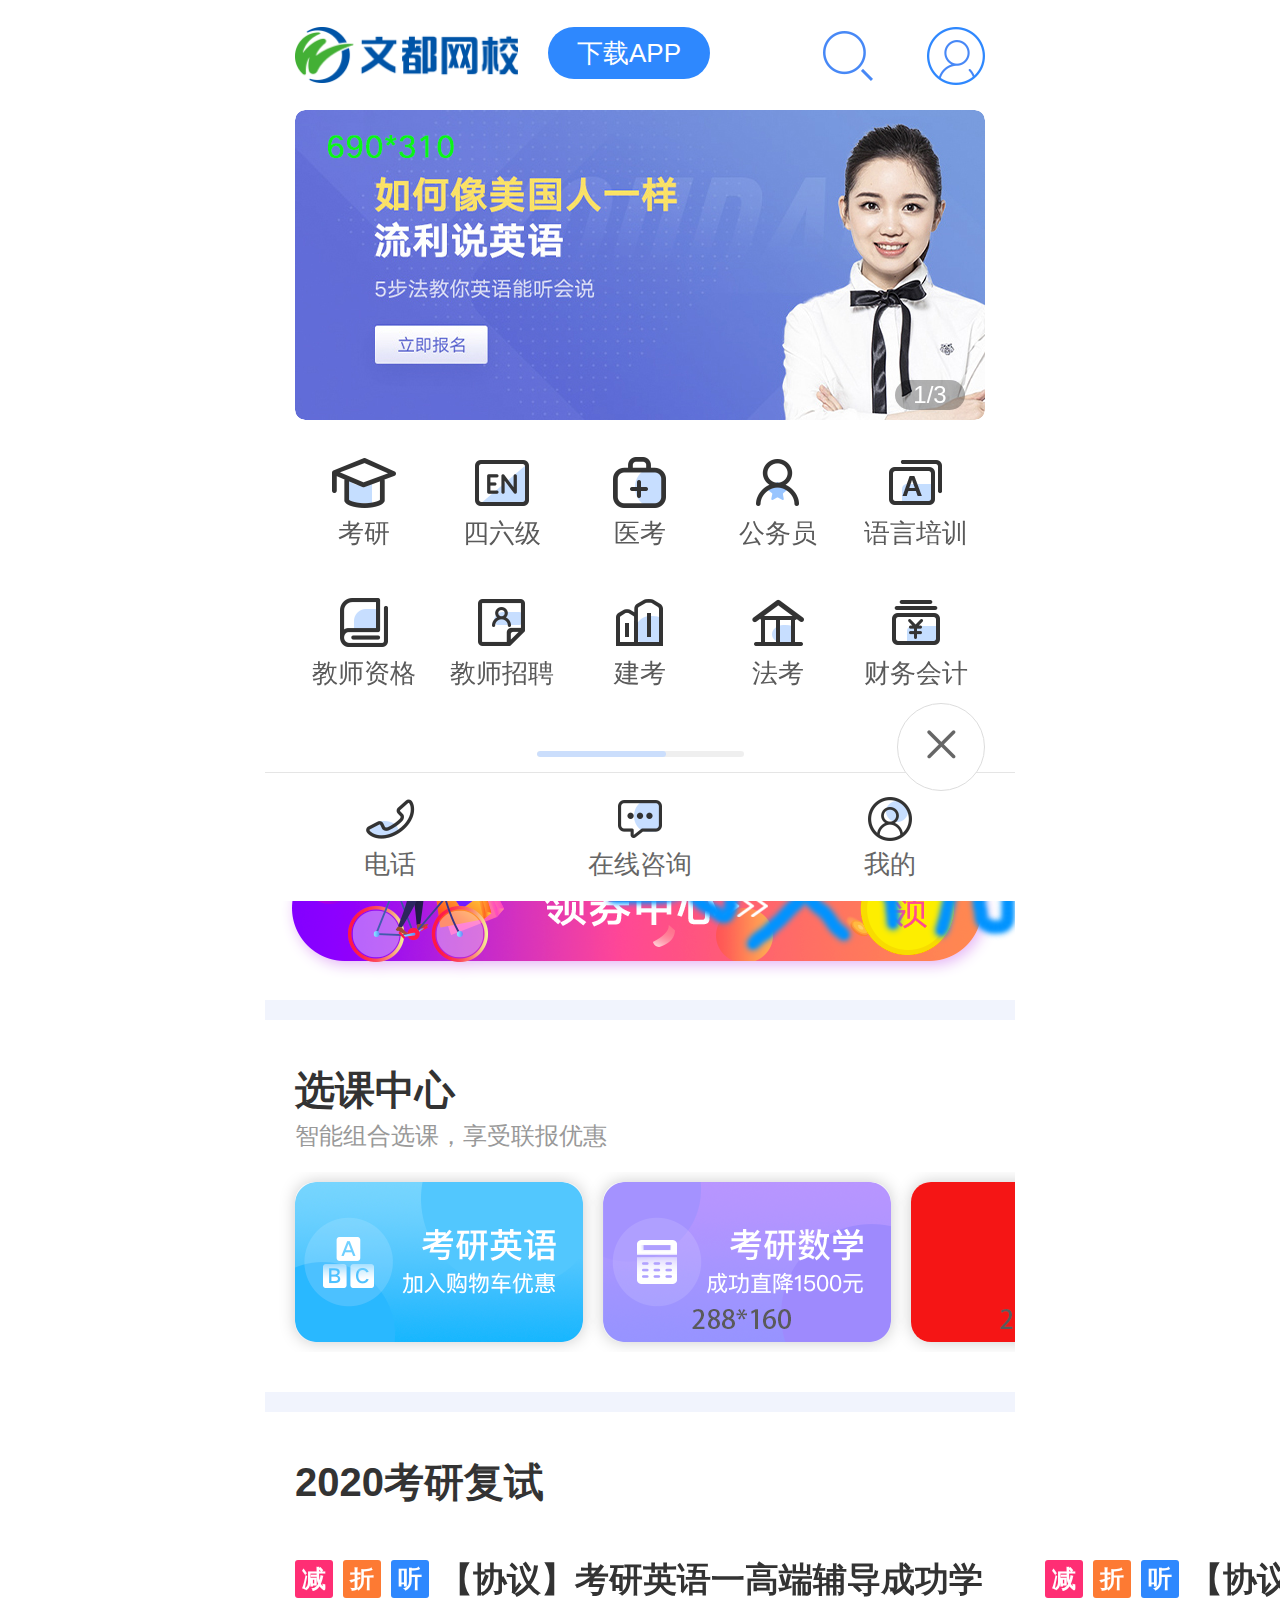
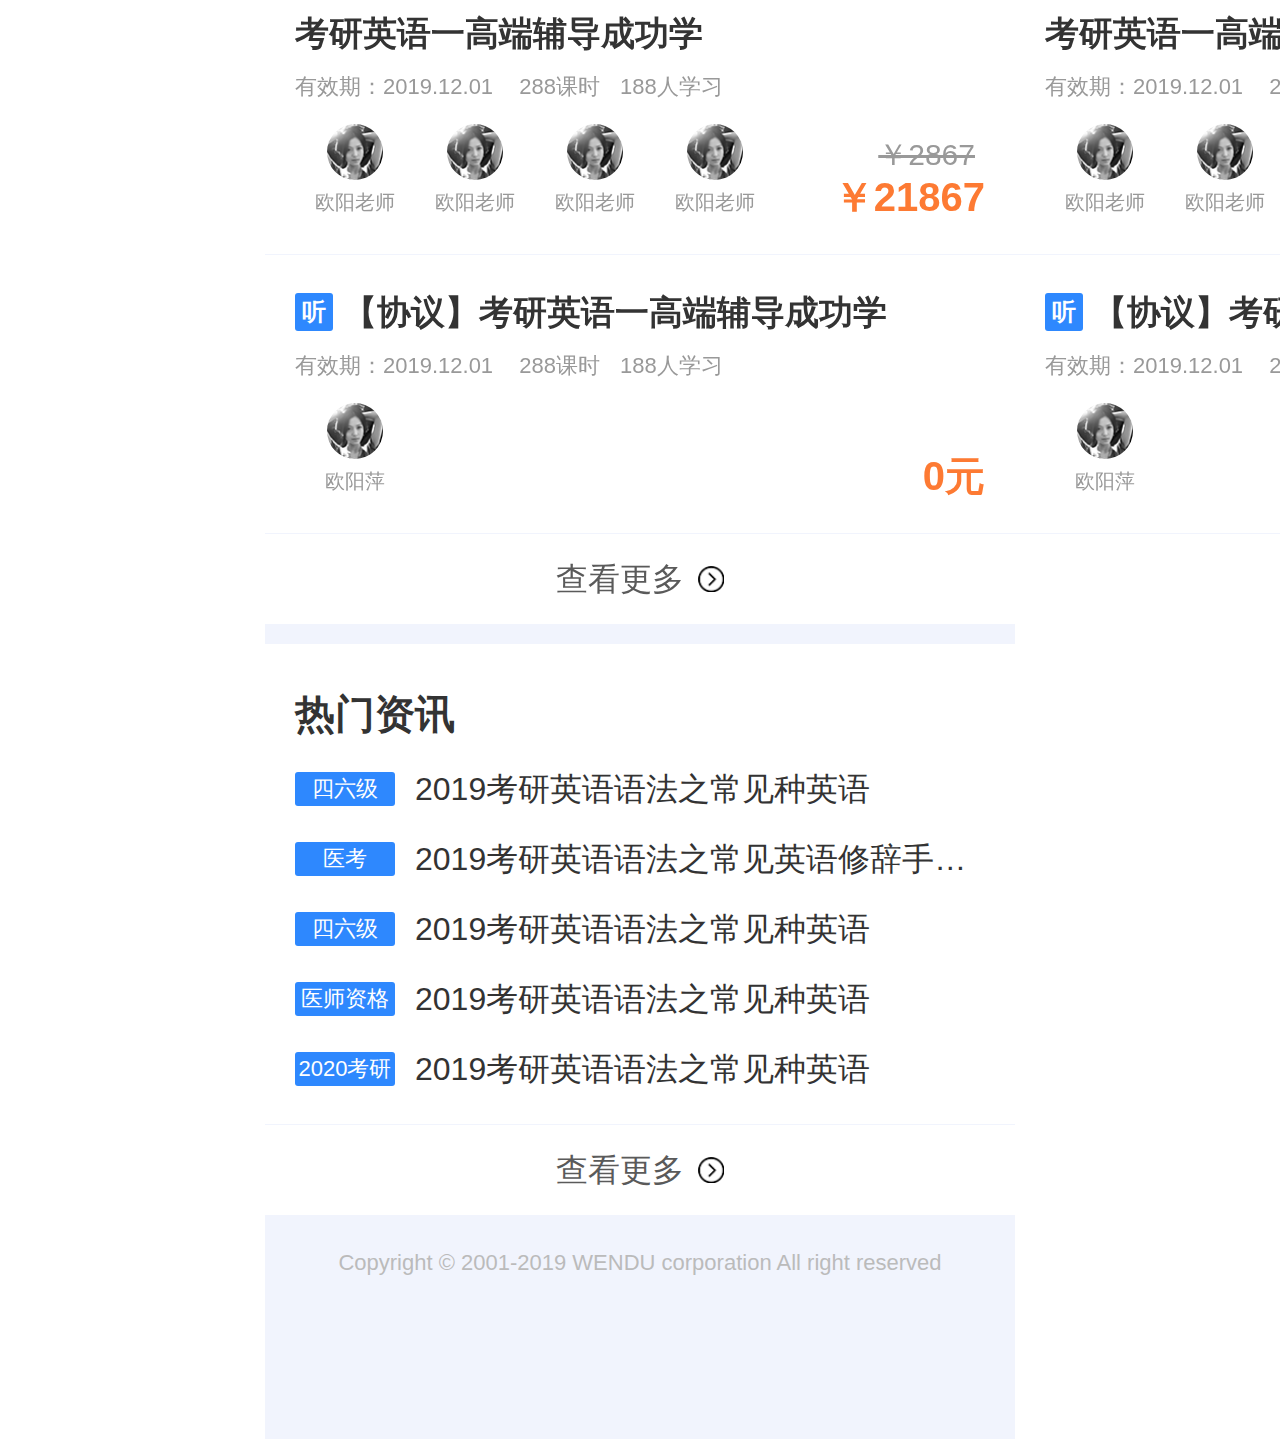
==== index.html @ bcda82bc "首页修改" ====
<!DOCTYPE HTML>
<html lang="en">

<head>
  <title>首页</title>
  <meta charset="utf-8">
  <meta name="viewport" content="width=device-width, initial-scale=1.0, maximum-scale=1.0, user-scalable=0" />
  <meta name="apple-mobile-web-app-capable" content="yes" />
  <meta name="apple-mobile-web-app-status-bar-style" content="black" />
  <meta content="telephone=no" name="format-detection" />
  <meta content="email=no" name="format-detection" />
  <link rel="stylesheet" href="css/swiper.min.css">
  <link rel="stylesheet" href="css/base.css">
  <link rel="stylesheet" href="css/index.css">
  <script src="js/fontREM.js"></script>

</head>

<body>

  <div class="wrap ">
    <!-- header start -->
    <header class="header">
      <div class="header-inner">
        <div class="header-left">
          <img class="header-logo" src="images/header-logo.png" alt="">
          <a class="header-download-app" href="">下载APP</a>
        </div>
        <div class="header-right">
          <a href="search.html" class="header-serach"><img src="images/search-icon.png" alt=""></a>
          <a href="" class="header-user-photo"><img src="images/user-icon.png" alt=""></a>
        </div>
      </div>

    </header>
    <!-- header end -->
    <!-- banner start -->
    <div class="banner">
      <div class="banner-swiper">
        <div class="swiper-wrapper">
          <div class="swiper-slide"><a href=""><img src="images/_temp/banner.jpg" alt=""></a></div>
          <div class="swiper-slide"><a href=""><img src="images/_temp/banner.jpg" alt=""></a></div>
          <div class="swiper-slide"><a href=""><img src="images/_temp/banner.jpg" alt=""></a></div>

        </div>
        <div class="custom-pagination"></div>
      </div>
    </div>
    <!-- banner end -->
    <!-- subject-entry start -->
    <div class="subject-entry">
      <div class="subject-swiper">
        <div class="swiper-wrapper">
          <div class="swiper-slide">
            <a class="subject-items" href="">
              <img src="images/ky-icon.png" alt="">
              <span>考研</span>
            </a>
            <a class="subject-items" href="">
              <img src="images/jszg-icon.png" alt="">
              <span>教师资格</span>
            </a>
          </div>
          <div class="swiper-slide">
            <a class="subject-items" href="">
              <img src="images/cet-icon.png" alt="">
              <span>四六级</span>
            </a>
            <a class="subject-items" href="">
              <img src="images/jszp-icon.png" alt="">
              <span>教师招聘</span>
            </a>
          </div>
          <div class="swiper-slide">
            <a class="subject-items" href="">
              <img src="images/yk-icon.png" alt="">
              <span>医考</span>
            </a>
            <a class="subject-items" href="">
              <img src="images/jk-icon.png" alt="">
              <span>建考</span>
            </a>
          </div>
          <div class="swiper-slide">
            <a class="subject-items" href="">
              <img src="images/gwy-icon.png" alt="">
              <span>公务员</span>
            </a>
            <a class="subject-items" href="">
              <img src="images/fk-icon.png" alt="">
              <span>法考</span>
            </a>
          </div>
          <div class="swiper-slide">
            <a class="subject-items" href="">
              <img src="images/yp-icon.png" alt="">
              <span>语言培训</span>
            </a>
            <a class="subject-items" href="">
              <img src="images/ck-icon.png" alt="">
              <span>财务会计</span>
            </a>
          </div>
          <div class="swiper-slide">
            <a class="subject-items" href="">
              <img src="images/ky-icon.png" alt="">
              <span>考研</span>
            </a>
            <a class="subject-items" href="">
              <img src="images/cet-icon.png" alt="">
              <span>四六级</span>
            </a>
          </div>
          <div class="swiper-slide">
            <a class="subject-items" href="">
              <img src="images/yk-icon.png" alt="">
              <span>医考</span>
            </a>
            <a class="subject-items" href="">
              <img src="images/gwy-icon.png" alt="">
              <span>公务员</span>
            </a>
          </div>
          <div class="swiper-slide">
            <a class="subject-items" href="">
              <img src="images/yp-icon.png" alt="">
              <span>语言培训</span>
            </a>
          </div>
        </div>
        <div class="swiper-scrollbar"></div>
      </div>
    </div>
    <!-- subject-entry end -->
    <!-- coupon-entrance start -->
    <div class="coupon-entrance">
      <div class="entrance-swiper">
        <div class="swiper-wrapper">
          <div class="swiper-slide"><a href=""><img src="images/_temp/lq1.png" alt=""></a></div>
          <div class="swiper-slide"><a href=""><img src="images/_temp/lq2.png" alt=""></a></div>
        </div>
      </div>
    </div>
    <!-- coupon-entrance end -->
    <!-- course-select start -->
    <div class="course-select">
      <div class="public-title">
        <h2>选课中心</h2>
      </div>
      <p class="select-sub-title">智能组合选课，享受联报优惠</p>

      <div class="option-course">
        <div class="option-swiper">
          <div class="swiper-wrapper">
            <div class="swiper-slide"><a href=""><img src="images/_temp/c1.png" alt=""></a></div>
            <div class="swiper-slide"><a href=""><img src="images/_temp/c2.png" alt=""></a></div>
            <div class="swiper-slide"><a href=""><img src="images/_temp/c3.png" alt=""></a></div>
            <div class="swiper-slide"><a href=""><img src="images/_temp/c1.png" alt=""></a></div>
          </div>
        </div>

      </div>
    </div>
    <!-- course-select end -->
    <!-- hot-event start -->
    <!-- <div>
      <div class="public-title">
        <h2>热门活动</h2>
      </div>
      <div class="hot-event">
        <div class="hotevent-swiper">
          <div class="swiper-wrapper">
            <div class="swiper-slide"><a href=""><img src="images/_temp/banner2.jpg" alt=""></a></div>
            <div class="swiper-slide"><a href=""><img src="images/_temp/banner2.jpg" alt=""></a></div>
            <div class="swiper-slide"><a href=""><img src="images/_temp/banner2.jpg" alt=""></a></div>
          </div>
          <div class="custom-pagination"></div>
        </div>
      </div>
    </div> -->
    <!-- hot-event end -->
    <!-- live-classroom start -->
    <!-- <div class="live-module">
      <div class="public-title">
        <h2>直播课堂</h2>
        <a href="" class="title-more">更多</a>
      </div>
      <div class="live-classroom">
        <div class="live-swiper">
          <div class="swiper-wrapper">
            <div class="swiper-slide">
              <div class="live-course-item">
                <div class="course-item">
                  <a href="">
                    <h3 class="course-name">
                      <p class="course-label">
                        <span class="reduction-label">减</span>
                        <span class="discount-label">折</span>
                        <span class="audition-label">听</span>
                      </p>
                      <p class="course-title">【协议】考研英语一高端辅导成功学</p>
                    </h3>
                    <div class="course-contain-info">
                      <p>
                        <span>直播时间：2019.12.01 18:30~19:30</span>
                        <span>288课时</span>
                      </p>

                    </div>
                    <div class="course-extra-info">
                      <div class="course-lecturer">

                        <p class="teacher-item">
                          <img src="images/_temp/teacher.png" alt="">
                          <span>欧阳萍萍</span>
                        </p>
                        <p class="teacher-item">
                          <img src="images/_temp/teacher.png" alt="">
                          <span>欧阳萍萍</span>
                        </p>
                        <p class="teacher-item">
                          <img src="images/_temp/teacher.png" alt="">
                          <span>欧阳</span>
                        </p>

                        <p class="teacher-item">
                          <img src="images/_temp/teacher.png" alt="">
                          <span>欧阳萍萍</span>
                        </p>
                      </div>
                      <div class="course-price">
                        <del class="cour-original-price">￥2867</del>
                        <p class="discount-price">￥21867</p>
                      </div>
                    </div>
                  </a>
                </div>
              </div>
            </div>
            <div class="swiper-slide">
              <div class="live-course-item">
                <div class="course-item">
                  <a href="">
                    <h3 class="course-name">
                      <p class="course-label">
                        <span class="reduction-label">减</span>

                      </p>
                      <p class="course-title">【协议】考研英语</p>
                    </h3>
                    <div class="course-contain-info">
                      <p>
                        <span>直播时间：2019.12.01 18:30~19:30</span>
                        <span>288课时</span>
                      </p>

                    </div>
                    <div class="course-extra-info">
                      <div class="course-lecturer">
                        <p class="teacher-item">
                          <img src="images/_temp/teacher.png" alt="">
                          <span>欧阳萍萍</span>
                        </p>
                      </div>
                      <div class="course-price">
                        <del class="cour-original-price">￥2867</del>
                        <p class="discount-price">￥21867</p>
                      </div>
                    </div>
                  </a>
                </div>
              </div>
            </div>
            <div class="swiper-slide">
              <div class="live-course-item">
                <div class="course-item">
                  <a href="">
                    <h3 class="course-name">
                      <p class="course-label">
                        <span class="reduction-label">减</span>
                        <span class="discount-label">折</span>
                      </p>
                      <p class="course-title">【协议】考研英语一高端辅导成功学考研英语一高端辅导成功学考研英语一高端辅导成功学考研英语一高端辅导成功学</p>
                    </h3>
                    <div class="course-contain-info">
                      <p>
                        <span>直播时间：2019.12.01 18:30~19:30</span>
                        <span>288课时</span>
                      </p>

                    </div>
                    <div class="course-extra-info">
                      <div class="course-lecturer">

                        <p class="teacher-item">
                          <img src="images/_temp/teacher.png" alt="">
                          <span>欧阳</span>
                        </p>
                        <p class="teacher-item">
                          <img src="images/_temp/teacher.png" alt="">
                          <span>欧阳</span>
                        </p>
                      </div>
                      <div class="course-price">
                        <del class="cour-original-price">￥2867</del>
                        <p class="discount-price">￥21867</p>
                      </div>
                    </div>
                  </a>
                </div>
              </div>
            </div>
          </div>
        </div>
      </div>
    </div> -->
    <!-- live-classroom end -->

    <div class="public-course-mod">
      <div class="public-title">
        <h2>2020考研复试</h2>
      </div>
      <div class="course-swiper">
        <div class="swiper-wrapper">
          <div class="swiper-slide">
            <div>
              <div class="course-item-main">
                <div class="course-item">
                  <a href="">
                    <h3 class="course-name">
                      <p class="course-label">
                        <span class="reduction-label">减</span>
                        <span class="discount-label">折</span>
                        <span class="audition-label">听</span>
                      </p>
                      <p class="course-title">【协议】考研英语一高端辅导成功学考研英语一高端辅导成功学</p>
                    </h3>
                    <div class="course-contain-info">
                      <p>
                        <span>有效期：2019.12.01</span>
                        <span>288课时</span>
                      </p>
                      <p>
                        <span>188人学习</span>
                      </p>
                    </div>
                    <div class="course-extra-info">
                      <div class="course-lecturer">
                        <p class="teacher-item">
                          <img src="images/_temp/teacher.png" alt="">
                          <span>欧阳老师</span>
                        </p>
                        <p class="teacher-item">
                          <img src="images/_temp/teacher.png" alt="">
                          <span>欧阳老师</span>
                        </p>
                        <p class="teacher-item">
                          <img src="images/_temp/teacher.png" alt="">
                          <span>欧阳老师</span>
                        </p>
                        <p class="teacher-item">
                          <img src="images/_temp/teacher.png" alt="">
                          <span>欧阳老师</span>
                        </p>
                        <p class="teacher-item">
                          <img src="images/_temp/teacher.png" alt="">
                          <span>欧阳老师</span>
                        </p>
                      </div>
                      <div class="course-price">
                        <del class="cour-original-price">￥2867</del>
                        <p class="discount-price">￥21867</p>
                      </div>
                    </div>
                  </a>
                </div>
              </div>
              <div class="course-item-main">
                <div class="course-item">
                  <a href="">
                    <h3 class="course-name">
                      <p class="course-label">
                        <span class="audition-label">听</span>
                      </p>
                      <p class="course-title">【协议】考研英语一高端辅导成功学</p>
                    </h3>
                    <div class="course-contain-info">
                      <p>
                        <span>有效期：2019.12.01</span>
                        <span>288课时</span>
                      </p>
                      <p>
                        <span>188人学习</span>
                      </p>
                    </div>
                    <div class="course-extra-info">
                      <div class="course-lecturer">
                        <p class="teacher-item">
                          <img src="images/_temp/teacher.png" alt="">
                          <span>欧阳萍</span>
                        </p>
      
                      </div>
                      <div class="course-price">
                        <!-- <del class="cour-original-price">￥2867</del> -->
                        <p class="discount-price">0元</p>
                      </div>
                    </div>
                  </a>
                </div>
              </div>
            </div>
            <a href="" class="public-more"><span>查看更多</span></a>
          </div>
          <div class="swiper-slide">
            <div>
              <div class="course-item-main">
                <div class="course-item">
                  <a href="">
                    <h3 class="course-name">
                      <p class="course-label">
                        <span class="reduction-label">减</span>
                        <span class="discount-label">折</span>
                        <span class="audition-label">听</span>
                      </p>
                      <p class="course-title">【协议】考研英语一高端辅导成功学考研英语一高端辅导成功学</p>
                    </h3>
                    <div class="course-contain-info">
                      <p>
                        <span>有效期：2019.12.01</span>
                        <span>288课时</span>
                      </p>
                      <p>
                        <span>188人学习</span>
                      </p>
                    </div>
                    <div class="course-extra-info">
                      <div class="course-lecturer">
                        <p class="teacher-item">
                          <img src="images/_temp/teacher.png" alt="">
                          <span>欧阳老师</span>
                        </p>
                        <p class="teacher-item">
                          <img src="images/_temp/teacher.png" alt="">
                          <span>欧阳老师</span>
                        </p>
                        <p class="teacher-item">
                          <img src="images/_temp/teacher.png" alt="">
                          <span>欧阳老师</span>
                        </p>
                        <p class="teacher-item">
                          <img src="images/_temp/teacher.png" alt="">
                          <span>欧阳老师</span>
                        </p>
                        <p class="teacher-item">
                          <img src="images/_temp/teacher.png" alt="">
                          <span>欧阳老师</span>
                        </p>
                      </div>
                      <div class="course-price">
                        <del class="cour-original-price">￥2867</del>
                        <p class="discount-price">￥21867</p>
                      </div>
                    </div>
                  </a>
                </div>
              </div>
              <div class="course-item-main">
                <div class="course-item">
                  <a href="">
                    <h3 class="course-name">
                      <p class="course-label">
                        <span class="audition-label">听</span>
                      </p>
                      <p class="course-title">【协议】考研英语一高端辅导成功学</p>
                    </h3>
                    <div class="course-contain-info">
                      <p>
                        <span>有效期：2019.12.01</span>
                        <span>288课时</span>
                      </p>
                      <p>
                        <span>188人学习</span>
                      </p>
                    </div>
                    <div class="course-extra-info">
                      <div class="course-lecturer">
                        <p class="teacher-item">
                          <img src="images/_temp/teacher.png" alt="">
                          <span>欧阳萍</span>
                        </p>
      
                      </div>
                      <div class="course-price">
                        <!-- <del class="cour-original-price">￥2867</del> -->
                        <p class="discount-price">0元</p>
                      </div>
                    </div>
                  </a>
                </div>
              </div>
            </div>
            <a href="" class="public-more"><span>查看更多</span></a>
          </div>
          <div class="swiper-slide">
            <div>
              <div class="course-item-main">
                <div class="course-item">
                  <a href="">
                    <h3 class="course-name">
                      <p class="course-label">
                        <span class="reduction-label">减</span>
                        <span class="discount-label">折</span>
                        <span class="audition-label">听</span>
                      </p>
                      <p class="course-title">【协议】考研英语一高端辅导成功学考研英语一高端辅导成功学</p>
                    </h3>
                    <div class="course-contain-info">
                      <p>
                        <span>有效期：2019.12.01</span>
                        <span>288课时</span>
                      </p>
                      <p>
                        <span>188人学习</span>
                      </p>
                    </div>
                    <div class="course-extra-info">
                      <div class="course-lecturer">
                        <p class="teacher-item">
                          <img src="images/_temp/teacher.png" alt="">
                          <span>欧阳老师</span>
                        </p>
                        <p class="teacher-item">
                          <img src="images/_temp/teacher.png" alt="">
                          <span>欧阳老师</span>
                        </p>
                        <p class="teacher-item">
                          <img src="images/_temp/teacher.png" alt="">
                          <span>欧阳老师</span>
                        </p>
                        <p class="teacher-item">
                          <img src="images/_temp/teacher.png" alt="">
                          <span>欧阳老师</span>
                        </p>
                        <p class="teacher-item">
                          <img src="images/_temp/teacher.png" alt="">
                          <span>欧阳老师</span>
                        </p>
                      </div>
                      <div class="course-price">
                        <del class="cour-original-price">￥2867</del>
                        <p class="discount-price">￥21867</p>
                      </div>
                    </div>
                  </a>
                </div>
              </div>
              <div class="course-item-main">
                <div class="course-item">
                  <a href="">
                    <h3 class="course-name">
                      <p class="course-label">
                        <span class="audition-label">听</span>
                      </p>
                      <p class="course-title">【协议】考研英语一高端辅导成功学</p>
                    </h3>
                    <div class="course-contain-info">
                      <p>
                        <span>有效期：2019.12.01</span>
                        <span>288课时</span>
                      </p>
                      <p>
                        <span>188人学习</span>
                      </p>
                    </div>
                    <div class="course-extra-info">
                      <div class="course-lecturer">
                        <p class="teacher-item">
                          <img src="images/_temp/teacher.png" alt="">
                          <span>欧阳萍</span>
                        </p>
      
                      </div>
                      <div class="course-price">
                        <!-- <del class="cour-original-price">￥2867</del> -->
                        <p class="discount-price">0元</p>
                      </div>
                    </div>
                  </a>
                </div>
              </div>
            </div>
            <a href="" class="public-more"><span>查看更多</span></a>
          </div>
        </div>
      </div>
      
    </div>

    <!-- hot-info start -->
    <div class="hot-info">
      <div class="public-title">
        <h2>热门资讯</h2>
        <!-- <a href="" class="title-more">更多</a> -->
      </div>
      <div class="hot-news">
        <ul>
          <li>
            <a href="">
              <span class="news-category">四六级</span>
              <span>2019考研英语语法之常见种英语</span>
            </a>
          </li>
          <li>
            <a href="">
              <span class="news-category">医考</span>
              <span>2019考研英语语法之常见英语修辞手段讲2019考研英语语法之常见英语修辞手段讲</span>
            </a>
          </li>
          <li>
            <a href="">
              <span class="news-category">四六级</span>
              <span>2019考研英语语法之常见种英语</span>
            </a>
          </li>
          <li>
            <a href="">
              <span class="news-category">医师资格</span>
              <span>2019考研英语语法之常见种英语</span>
            </a>
          </li>
          <li>
            <a href="">
              <span class="news-category">2020考研</span>
              <span>2019考研英语语法之常见种英语</span>
            </a>
          </li>
        </ul>
      </div>
      <a href="" class="public-more"><span>查看更多</span></a>
    </div>
    <!-- hot-info end -->

    <footer class="footer footer-pad">
      Copyright © 2001-2019 WENDU corporation All right reserved
    </footer>


  </div>
  <div class="bottom-menu">
    <div class="ind-bot-menu">
      <ul class="bot-menu-icon">
        <li>
          <a href="">
            <img src="images/ind-bot-tel.png" alt="">
            <span>电话</span>
          </a>
        </li>
        <li>
          <a href="">
            <img src="images/ind-bot-zx.png" alt="">
            <span>在线咨询</span>
          </a>
        </li>
        <li>
          <a href="">
            <img src="images/ind-bot-my.png" alt="">
            <!-- <span>登录/注册</span> -->
            <span>我的</span>
          </a>
        </li>
      </ul>
      <p class="close-ind-bot"><img src="images/close-ind-bot.png" alt=""></p>

    </div>

  </div>
  <p class="open-ind-bot"><img src="images/open-ind-bot.png" alt=""></p>


  <script src="js/jquery.min.js"></script>
  <script src="js/swiper.min.js"></script>
  <script src="js/base.js"></script>
  <script>




  </script>
</body>

</html>
---- css/base.css ----
/* CSS Document */
body, div, dl, dt, dd, ul, li, ol, h1, h2, h3, h4, h5, h6, p, input, span, a, img, b, table, tr, th, td, tbody, form, fiedset, pre, textarea, blockquote {
  margin: 0;
  padding: 0;
  border: none 0;
  list-style: none;
}

a {
  text-decoration: none;
  outline: none;
  color: #000;
}

img {
  display: block;
}

body {
  font-family: -apple-system,"PingFang SC","Helvetica Neue",STHeiti,"Microsoft Yahei",Tahoma,Simsun,sans-serif;
  font-size: 14px;
}

h1, h2, h3, h4, h5, h6 {
  font-size: 100%;
  /*font-weight:normal*/
}

article, aside, figcaption, figure, footer, header, hgroup, nav, section, summary {
  margin: 0;
  padding: 0;
  display: block;
}

input, button, select, textarea {
  outline: none;
  font-family: "Microsoft YaHei";
  background: none;
  -webkit-appearance: none;
  border-radius: 0;
  border: none;
}

.fl {
  float: left;
}

.fr {
  float: right;
}

.clearfix:after {
  content: "";
  clear: both;
  display: block;
  font-size: 0;
  height: 0;
  overflow: hidden;
}

.clearfix {
  zoom: 1;
}

* {
  -webkit-tap-highlight-color: transparent;
  -webkit-tap-highlight-color: transparent;
}

body {
  -webkit-overflow-scrolling: touch;
}

.fixed-pad {
  padding-bottom: 1.28rem;
}

.wrap {
  width: 100%;
  max-width: 750px;
  margin: 0 auto;
}

.public-title {
  height: .8rem;
  padding: .3rem .3rem 0;
  line-height: .8rem;
  display: box;
  display: -webkit-box;
  display: -moz-box;
  display: -ms-flexbox;
  display: -webkit-flex;
  display: flex;
  -webkit-flex-direction: row;
  -moz-flex-direction: row;
  -ms-flex-direction: row;
  -o-flex-direction: row;
  flex-direction: row;
  -webkit-justify-content: space-between;
  -moz-justify-content: space-between;
  -ms-justify-content: space-between;
  -o-justify-content: space-between;
  justify-content: space-between;
}

.public-title h2 {
  font-size: .4rem;
  color: #333;
}

.public-title h2 a {
  display: block;
  color: #333;
}

.course-item {
  width: 100%;
}

.course-item a {
  display: block;
}

.course-item .course-contain-info {
  max-height: .68rem;
  display: box;
  display: -webkit-box;
  display: -moz-box;
  display: -ms-flexbox;
  display: -webkit-flex;
  display: flex;
  -webkit-flex-direction: row;
  -moz-flex-direction: row;
  -ms-flex-direction: row;
  -o-flex-direction: row;
  flex-direction: row;
  -webkit-justify-content: flex-left;
  -moz-justify-content: flex-left;
  -ms-justify-content: flex-left;
  -o-justify-content: flex-left;
  justify-content: flex-left;
  flex-wrap: wrap;
  color: #999;
  font-size: .22rem;
  line-height: .34rem;
  margin-bottom: .2rem;
  overflow: hidden;
  flex-wrap: wrap;
}

.course-item .course-contain-info span {
  margin-right: .2rem;
}

.course-item .course-extra-info {
  padding-right: 2rem;
}

.course-item .course-price {
  display: box;
  display: -webkit-box;
  display: -moz-box;
  display: -ms-flexbox;
  display: -webkit-flex;
  display: flex;
  -webkit-flex-direction: column;
  -moz-flex-direction: column;
  -ms-flex-direction: column;
  -o-flex-direction: column;
  flex-direction: column;
  -webkit-justify-content: flex-start;
  -moz-justify-content: flex-start;
  -ms-justify-content: flex-start;
  -o-justify-content: flex-start;
  justify-content: flex-start;
}

.course-contain-info .broadcast-time {
  color: #2e88fe;
}

.course-name {
  max-height: 1.08rem;
  margin-bottom: .1rem;
  overflow: hidden;
}

.course-name .course-title {
  font-size: .34rem;
  color: #333;
  line-height: .54rem;
}

.course-name .course-title span {
  color: #2e88fe;
}

.course-name .course-label {
  float: left;
  padding-top: .08rem;
  display: box;
  display: -webkit-box;
  display: -moz-box;
  display: -ms-flexbox;
  display: -webkit-flex;
  display: flex;
  -webkit-flex-direction: row;
  -moz-flex-direction: row;
  -ms-flex-direction: row;
  -o-flex-direction: row;
  flex-direction: row;
  -webkit-justify-content: flex-start;
  -moz-justify-content: flex-start;
  -ms-justify-content: flex-start;
  -o-justify-content: flex-start;
  justify-content: flex-start;
}

.course-name .course-label span {
  width: .38rem;
  height: .38rem;
  font-size: .24rem;
  border-radius: 3px;
  text-align: center;
  color: #fff;
  line-height: .38rem;
  margin-right: .1rem;
}

.course-name .discount-label {
  background: #fd7a33;
}

.course-name .reduction-label {
  background: #ff2e74;
}

.course-name .audition-label {
  background: #2e88fe;
}

.course-extra-info {
  position: relative;
  height: 1rem;
}

.course-extra-info .course-lecturer {
  width: 100%;
  height: 1rem;
  display: box;
  display: -webkit-box;
  display: -moz-box;
  display: -ms-flexbox;
  display: -webkit-flex;
  display: flex;
  -webkit-flex-direction: row;
  -moz-flex-direction: row;
  -ms-flex-direction: row;
  -o-flex-direction: row;
  flex-direction: row;
  -webkit-justify-content: flex-start;
  -moz-justify-content: flex-start;
  -ms-justify-content: flex-start;
  -o-justify-content: flex-start;
  justify-content: flex-start;
  flex-wrap: wrap;
  font-size: .2rem;
  color: #999;
  overflow: hidden;
}

.course-extra-info .course-lecturer .teacher-item {
  width: 1.2rem;
  height: 100%;
  text-align: center;
  line-height: .44rem;
  white-space: nowrap;
}

.course-extra-info .course-lecturer img {
  width: .56rem;
  height: .56rem;
  border-radius: .28rem;
  margin: 0 auto;
  overflow: hidden;
}

.course-extra-info .course-price {
  position: absolute;
  right: 0;
  bottom: .06rem;
  text-align: right;
  white-space: nowrap;
  line-height: .42rem;
}

.course-extra-info .course-price .cour-original-price {
  font-size: .3rem;
  color: #999;
  margin-right: .1rem;
}

.course-extra-info .course-price .discount-price {
  font-size: .4rem;
  color: #fd7a33;
  font-weight: bold;
}

.no-content {
  padding: .2rem .3rem;
  background: #f1f4fd;
  text-align: center;
  font-size: .28rem;
  color: #999;
  background: #f1f4fd;
}

.footer {
  padding: .3rem .2rem;
  font-size: .22rem;
  color: #bbb;
  text-align: center;
  line-height: .36rem;
  background: #f1f4fd;
}

.footer-pad {
  padding: .3rem .2rem 1.58rem;
}

.bottom-menu .ind-bot-menu .close-ind-bot, .open-ind-bot {
  right: .3rem;
  bottom: 1.1rem;
  width: .88rem;
  height: .88rem;
  line-height: .88rem;
  border: 1px solid #dcdcdc;
  box-sizing: border-box;
  border-radius: 50%;
  background: #fff;
  z-index: 11;
}

.bottom-menu .ind-bot-menu .close-ind-bot img, .open-ind-bot img {
  width: .47rem;
  height: .47rem;
  padding-top: .17rem;
  margin: 0 auto;
}

.bottom-menu {
  position: fixed;
  right: 0;
  bottom: 0;
  width: 100%;
  height: 1.28rem;
  z-index: 10;
}

.bottom-menu .ind-bot-menu {
  position: relative;
  max-width: 750px;
  width: 100%;
  height: 100%;
  background: #fff;
  border-top: 1px solid #e5e5e5;
  text-align: center;
  font-size: .26rem;
  color: #666;
  margin: 0 auto;
}

.bottom-menu .ind-bot-menu .close-ind-bot {
  position: absolute;
}

.bottom-menu .bot-menu-icon {
  display: box;
  display: -webkit-box;
  display: -moz-box;
  display: -ms-flexbox;
  display: -webkit-flex;
  display: flex;
  height: 100%;
}

.bottom-menu .bot-menu-icon li {
  flex: 1;
  -webkit-box-flex: 1;
  -webkit-flex: 1;
  -moz-box-flex: 1;
  -ms-flex: 1;
  text-align: center;
}

.bottom-menu .bot-menu-icon li a {
  display: block;
  padding: .24rem 0 0;
  color: #666;
}

.bottom-menu .bot-menu-icon li a span {
  white-space: nowrap;
}

.bottom-menu .bot-menu-icon img {
  height: .44rem;
  margin: 0 auto .06rem;
}

.open-ind-bot {
  position: fixed;
  display: none;
}

.top-search {
  position: relative;
  height: .76rem;
  padding: .15rem .3rem .15rem .9rem;
  background: #fff;
}

.top-search .search-form {
  display: block;
  width: 100%;
  height: 100%;
}

.top-search .search-ipt {
  display: block;
  width: 100%;
  height: 100%;
  padding: 0 .2rem;
  background: #f5f5f5;
  font-size: .3rem;
  line-height: .76rem;
  color: #333;
  border-radius: .06rem;
  box-sizing: border-box;
  overflow: hidden;
}

.go-back {
  position: absolute;
  left: 0;
  top: 50%;
  width: .9rem;
  height: .76rem;
  margin-top: -.38rem;
  background: url(../images/go-back.png) 0.3rem center no-repeat;
  background-size: .2rem .4rem;
}

.search-hotcourse {
  padding-left: .3rem;
  display: box;
  display: -webkit-box;
  display: -moz-box;
  display: -ms-flexbox;
  display: -webkit-flex;
  display: flex;
  -webkit-flex-direction: row;
  -moz-flex-direction: row;
  -ms-flex-direction: row;
  -o-flex-direction: row;
  flex-direction: row;
  -webkit-justify-content: flex-start;
  -moz-justify-content: flex-start;
  -ms-justify-content: flex-start;
  -o-justify-content: flex-start;
  justify-content: flex-start;
  flex-wrap: wrap;
}

.search-hotcourse .search-cour-item {
  padding: 0 .25rem;
  height: .6rem;
  line-height: .6rem;
  background: #eee;
  font-size: .26rem;
  color: #666;
  border-radius: .06rem;
  margin: 0 .3rem .3rem 0;
}

.search-filter .filter-list, .search-filter .filter-price {
  -webkit-box-flex: 1;
  -webkit-flex: 1;
  -moz-box-flex: 1;
  -ms-flex: 1;
  flex: 1;
  font-size: .3rem;
  color: #999;
}

.search-filter .current.filter-list, .search-filter .current.filter-price {
  color: #2e88fe;
  font-weight: bold;
  font-size: .32rem;
}

.search-filter {
  height: .9rem;
  line-height: .9rem;
  border-top: 1px solid #f1f4fd;
  box-sizing: border-box;
  padding: 0 .5rem 0 0;
  text-align: center;
  background: #fff;
  border-bottom: 1px solid #f1f4fd;
  display: box;
  display: -webkit-box;
  display: -moz-box;
  display: -ms-flexbox;
  display: -webkit-flex;
  display: flex;
  align-items: stretch;
}

.search-filter .filter-price {
  text-align: center;
}

.list-course-item {
  padding: .3rem;
  border-top: .2rem solid #f1f4fd;
}

.no-result {
  padding: 3rem .3rem 0;
  font-size: .32rem;
  color: #999;
  text-align: center;
}

.no-result img {
  width: 3.7rem;
  margin: 0 auto .3rem;
}

.no-result .back-home-page {
  display: block;
  width: 2.76rem;
  height: .7rem;
  line-height: .7rem;
  border-radius: .35rem;
  background: #2e88fe;
  color: #fff;
  text-align: center;
  font-size: .32rem;
  margin: .3rem auto 0;
}

.mescroll-upwarp {
  font-size: 0.3rem;
  color: #666;
  padding: 0.3rem;
  text-align: center;
}

.public-headline {
  position: relative;
  width: 100%;
  height: 1rem;
  text-align: center;
  line-height: 1rem;
  background: #fff;
  overflow: hidden;
}

.public-headline .public-topname {
  height: 1rem;
  padding: 0  .9rem;
  font-size: .38rem;
  overflow: hidden;
}

.nav-subject-swiper {
  height: .9rem;
  line-height: .9rem;
  border-top: 1px solid #f1f4fd;
  border-bottom: 1px solid #f1f4fd;
  font-size: .3rem;
  color: #999;
  overflow: hidden;
}

.nav-subject-swiper .swiper-slide {
  width: auto;
}

.nav-subject-swiper .swiper-slide span {
  display: block;
  padding: 0 .3rem;
}

.nav-subject-swiper .swiper-slide span.current {
  color: #2e88fe;
  font-weight: bold;
  font-size: .32rem;
}

.fixed-top {
  position: fixed;
  left: 0;
  top: 0;
  width: 100%;
  z-index: 2;
}

.scroll-nav {
  background: #fff;
}

.mescroll {
  position: fixed;
  left: 0;
  top: 0;
  width: 100%;
  height: 100%;
  padding-top: 1.9rem;
  box-sizing: border-box;
  overflow-y: auto;
}

.mescroll-wrapper {
  width: 100%;
  max-width: 750px;
  margin: 0 auto;
}

.price-default {
  padding-right: .3rem;
  background: url(../images/price-icon.png) right center no-repeat;
  background-size: .23rem .28rem;
}

.price-default.price-rise {
  background: url(../images/price-icon-rise.png) right center no-repeat;
  background-size: .23rem .28rem;
}

.price-default.price-drop {
  background: url(../images/price-icon-drop.png) right center no-repeat;
  background-size: .23rem .28rem;
}

.searchHot-title {
  height: .8rem;
  padding: .3rem .3rem 0;
  line-height: .8rem;
}

.searchHot-title h2 {
  font-size: .26rem;
}
---- css/index.css ----
.wrap {
  width: 100%;
  max-width: 750px;
  margin: 0 auto;
}

.header .header-serach, .header .header-user-photo {
  height: 100%;
}

.header .header-serach img, .header .header-user-photo img {
  width: .58rem;
  height: .58rem;
  padding-top: .27rem;
}

.header {
  position: fixed;
  left: 0;
  top: 0;
  width: 100%;
  height: 1.1rem;
  background: #fff;
  z-index: 3;
}

.header .header-inner {
  position: relative;
  width: 100%;
  max-width: 750px;
  height: 100%;
  padding: 0 .3rem;
  box-sizing: border-box;
  margin: 0 auto;
  display: box;
  display: -webkit-box;
  display: -moz-box;
  display: -ms-flexbox;
  display: -webkit-flex;
  display: flex;
  -webkit-flex-direction: row;
  -moz-flex-direction: row;
  -ms-flex-direction: row;
  -o-flex-direction: row;
  flex-direction: row;
  -webkit-justify-content: space-between;
  -moz-justify-content: space-between;
  -ms-justify-content: space-between;
  -o-justify-content: space-between;
  justify-content: space-between;
  background: #fff;
}

.header .header-left {
  display: box;
  display: -webkit-box;
  display: -moz-box;
  display: -ms-flexbox;
  display: -webkit-flex;
  display: flex;
  -webkit-flex-direction: row;
  -moz-flex-direction: row;
  -ms-flex-direction: row;
  -o-flex-direction: row;
  flex-direction: row;
  -webkit-justify-content: flex-start;
  -moz-justify-content: flex-start;
  -ms-justify-content: flex-start;
  -o-justify-content: flex-start;
  justify-content: flex-start;
  padding-top: .27rem;
}

.header .header-logo {
  height: .56rem;
}

.header .header-download-app {
  display: block;
  width: 1.62rem;
  height: .52rem;
  border-radius: .26rem;
  background: #2e88fe;
  font-size: .26rem;
  color: #fff;
  line-height: .52rem;
  text-align: center;
  margin-left: .3rem;
}

.header .header-right {
  display: box;
  display: -webkit-box;
  display: -moz-box;
  display: -ms-flexbox;
  display: -webkit-flex;
  display: flex;
  -webkit-flex-direction: row;
  -moz-flex-direction: row;
  -ms-flex-direction: row;
  -o-flex-direction: row;
  flex-direction: row;
  -webkit-justify-content: flex-end;
  -moz-justify-content: flex-end;
  -ms-justify-content: flex-end;
  -o-justify-content: flex-end;
  justify-content: flex-end;
}

.header .header-serach {
  padding-right: .5rem;
}

.banner {
  width: 6.9rem;
  height: 3.1rem;
  border-radius: .1rem;
  margin: 1.1rem auto 0;
  overflow: hidden;
}

.banner .banner-swiper {
  position: relative;
  width: 100%;
  height: 100%;
  border-radius: .1rem;
  overflow: hidden;
}

.banner img {
  width: 100%;
  height: 100%;
  border-radius: .1rem;
  overflow: hidden;
}

.banner .swiper-slide {
  transition: 300ms;
  transform: scale(0.9);
  border-radius: .1rem;
}

.banner .swiper-slide-active, .banner .swiper-slide-duplicate-active {
  transform: scale(1);
}

.custom-pagination {
  position: absolute;
  left: auto !important;
  right: .2rem !important;
  bottom: .1rem !important;
  text-align: center;
  width: .7rem !important;
  height: .3rem;
  background: rgba(0, 0, 0, 0.3);
  font-size: .24rem;
  border-radius: .15rem;
  line-height: .3rem;
  color: #fff;
  word-spacing: 1px;
  z-index: 2;
}

.subject-entry {
  width: 6.9rem;
  padding: .3rem 0 0;
  text-align: center;
  margin: 0 auto .3rem;
}

.subject-entry .subject-swiper {
  position: relative;
  width: 100%;
  overflow: hidden;
  z-index: 1;
}

.subject-entry .subject-items {
  display: block;
  width: 100%;
  font-size: .26rem;
  color: #5a5a5a;
  text-align: center;
  white-space: nowrap;
}

.subject-entry .subject-items img {
  margin: 0 auto;
}

.subject-swiper .swiper-scrollbar {
  background: rgba(102, 102, 102, 0.1);
}

.subject-swiper .swiper-slide {
  float: left;
  width: 20%;
}

.subject-entry .subject-swiper {
  height: 3.1rem;
}

.subject-entry .subject-items {
  height: 1.4rem;
}

.subject-entry .subject-items img {
  width: .66rem;
  height: .66rem;
}

.subject-swiper .swiper-scrollbar {
  width: 30% !important;
  left: 35% !important;
  height: .06rem !important;
  border-radius: .03rem !important;
  overflow: hidden;
}

.coupon-entrance {
  width: 100%;
  height: 1.9rem;
  padding: 0 0 .2rem;
  border-bottom: 0.2rem solid #f1f4fd;
  margin: 0 auto;
  overflow: hidden;
}

.coupon-entrance .entrance-swiper {
  width: 100%;
  height: 100%;
}

.coupon-entrance img {
  width: 100%;
  height: 100%;
}

.course-select {
  padding: 0 0 .4rem;
}

.select-sub-title {
  padding: 0 .3rem .2rem;
  font-size: .24rem;
  color: #999;
  margin-top: -.1rem;
}

.option-course {
  padding: 0 .1rem 0 .3rem;
  height: 1.8rem;
  overflow: hidden;
}

.option-swiper {
  position: relative;
  width: 100%;
  height: 100%;
}

.option-swiper .swiper-slide {
  float: left;
  width: 3.08rem;
  height: 1.6rem;
  padding: .1rem 0;
}

.option-swiper .swiper-slide a {
  display: block;
  width: 2.88rem;
  height: 100%;
  padding-right: .2rem;
}

.option-swiper .swiper-slide img {
  width: 100%;
  height: 100%;
  border-radius: .2rem;
  box-shadow: 0 0 .16rem #ccc;
}

.public-more {
  display: block;
  height: .9rem;
  line-height: .9rem;
  text-align: center;
}

.public-more span {
  padding-right: .4rem;
  background: url(../images/more.png) right center no-repeat;
  background-size: .26rem .26rem;
  font-size: .32rem;
  color: #5a5a5a;
}

.public-course-mod {
  border-top: 0.2rem solid #f1f4fd;
}

.course-item-main {
  padding: .3rem;
  border-bottom: 1px solid #f1f4fd;
}

.hot-info {
  border-top: 0.2rem solid #f1f4fd;
}

.hot-news {
  padding: 0 .3rem .2rem;
  border-bottom: 1px solid #f1f4fd;
}

.hot-news ul {
  overflow: hidden;
}

.hot-news li {
  display: block;
  position: relative;
  font-size: .32rem;
  color: #333;
}

.hot-news li a {
  display: block;
  height: .7rem;
  padding-left: 1.2rem;
  line-height: .7rem;
  color: #333;
  white-space: nowrap;
  overflow: hidden;
  text-overflow: ellipsis;
}

.hot-news li .news-category {
  position: absolute;
  left: 0;
  top: .18rem;
  width: 1rem;
  height: .34rem;
  background: #2e88fe;
  color: #fff;
  line-height: .34rem;
  text-align: center;
  font-size: .22rem;
  border-radius: 3px;
  white-space: nowrap;
  overflow: hidden;
}
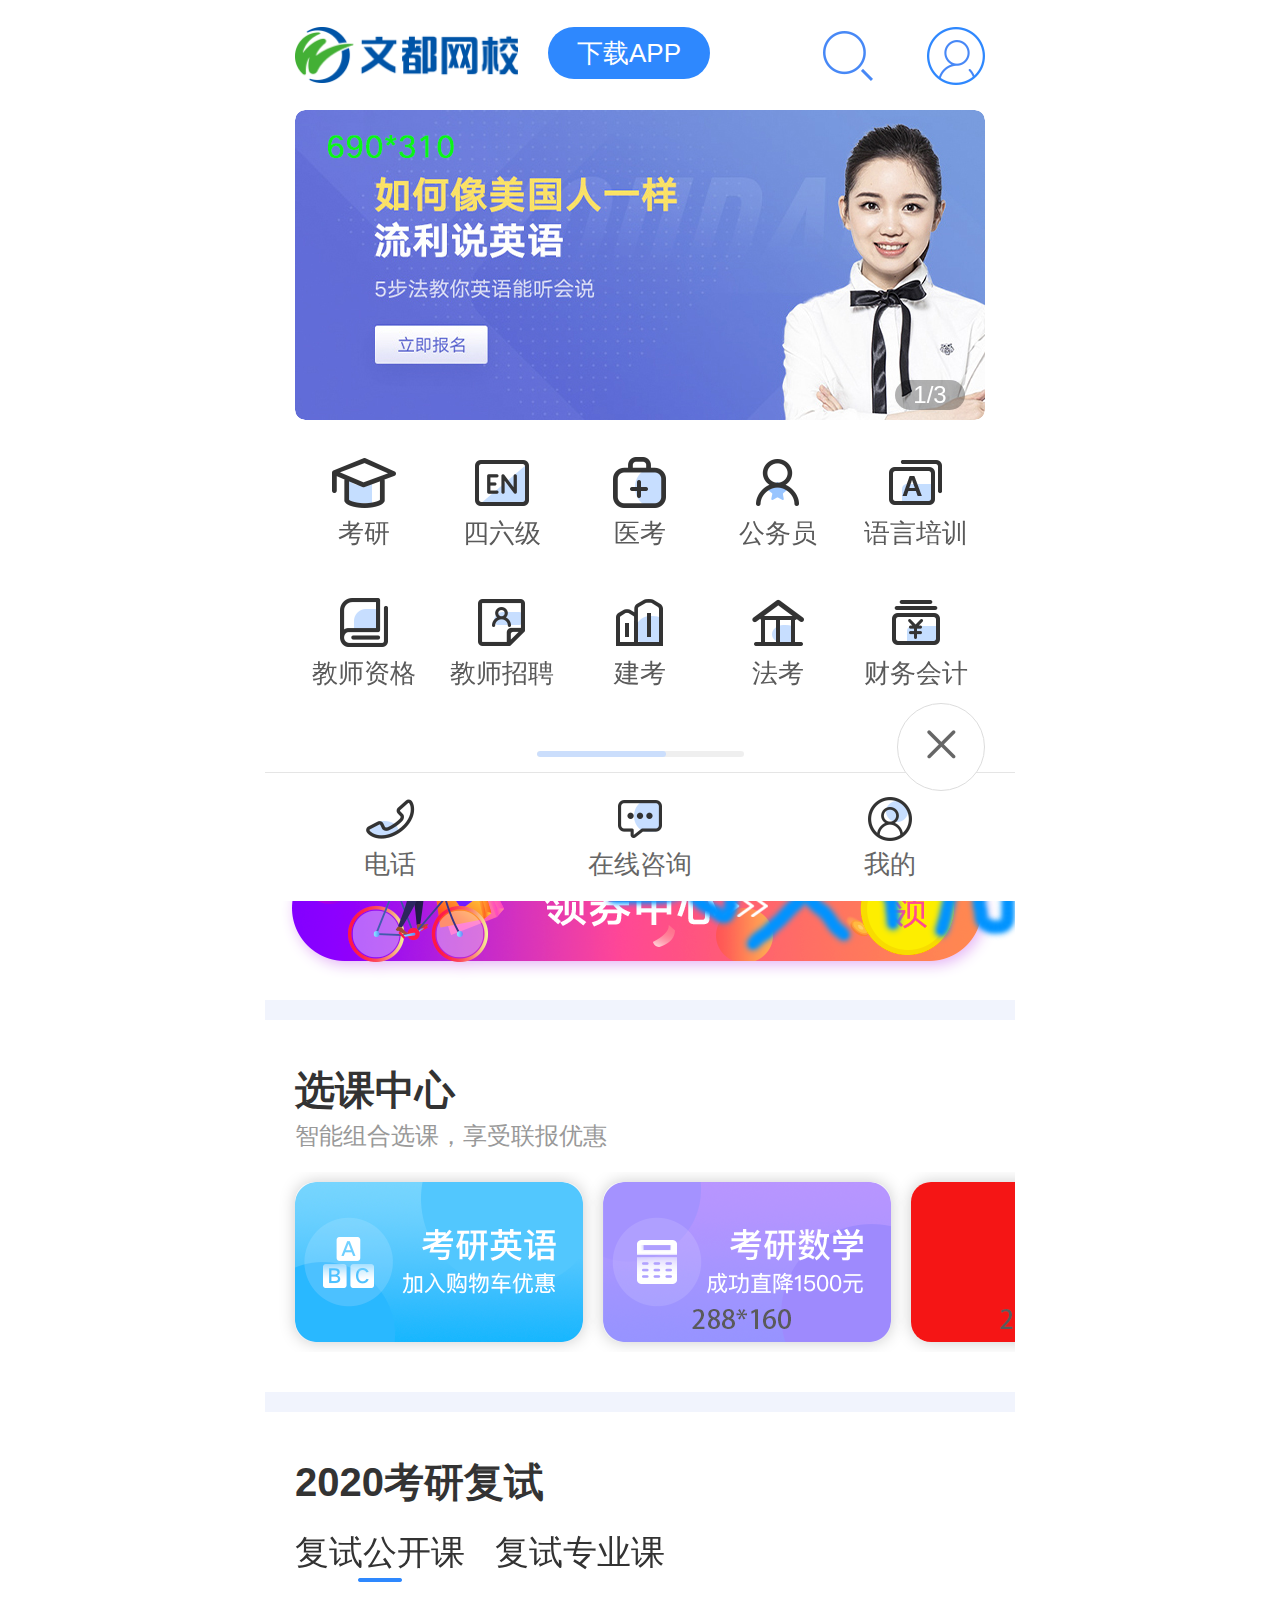
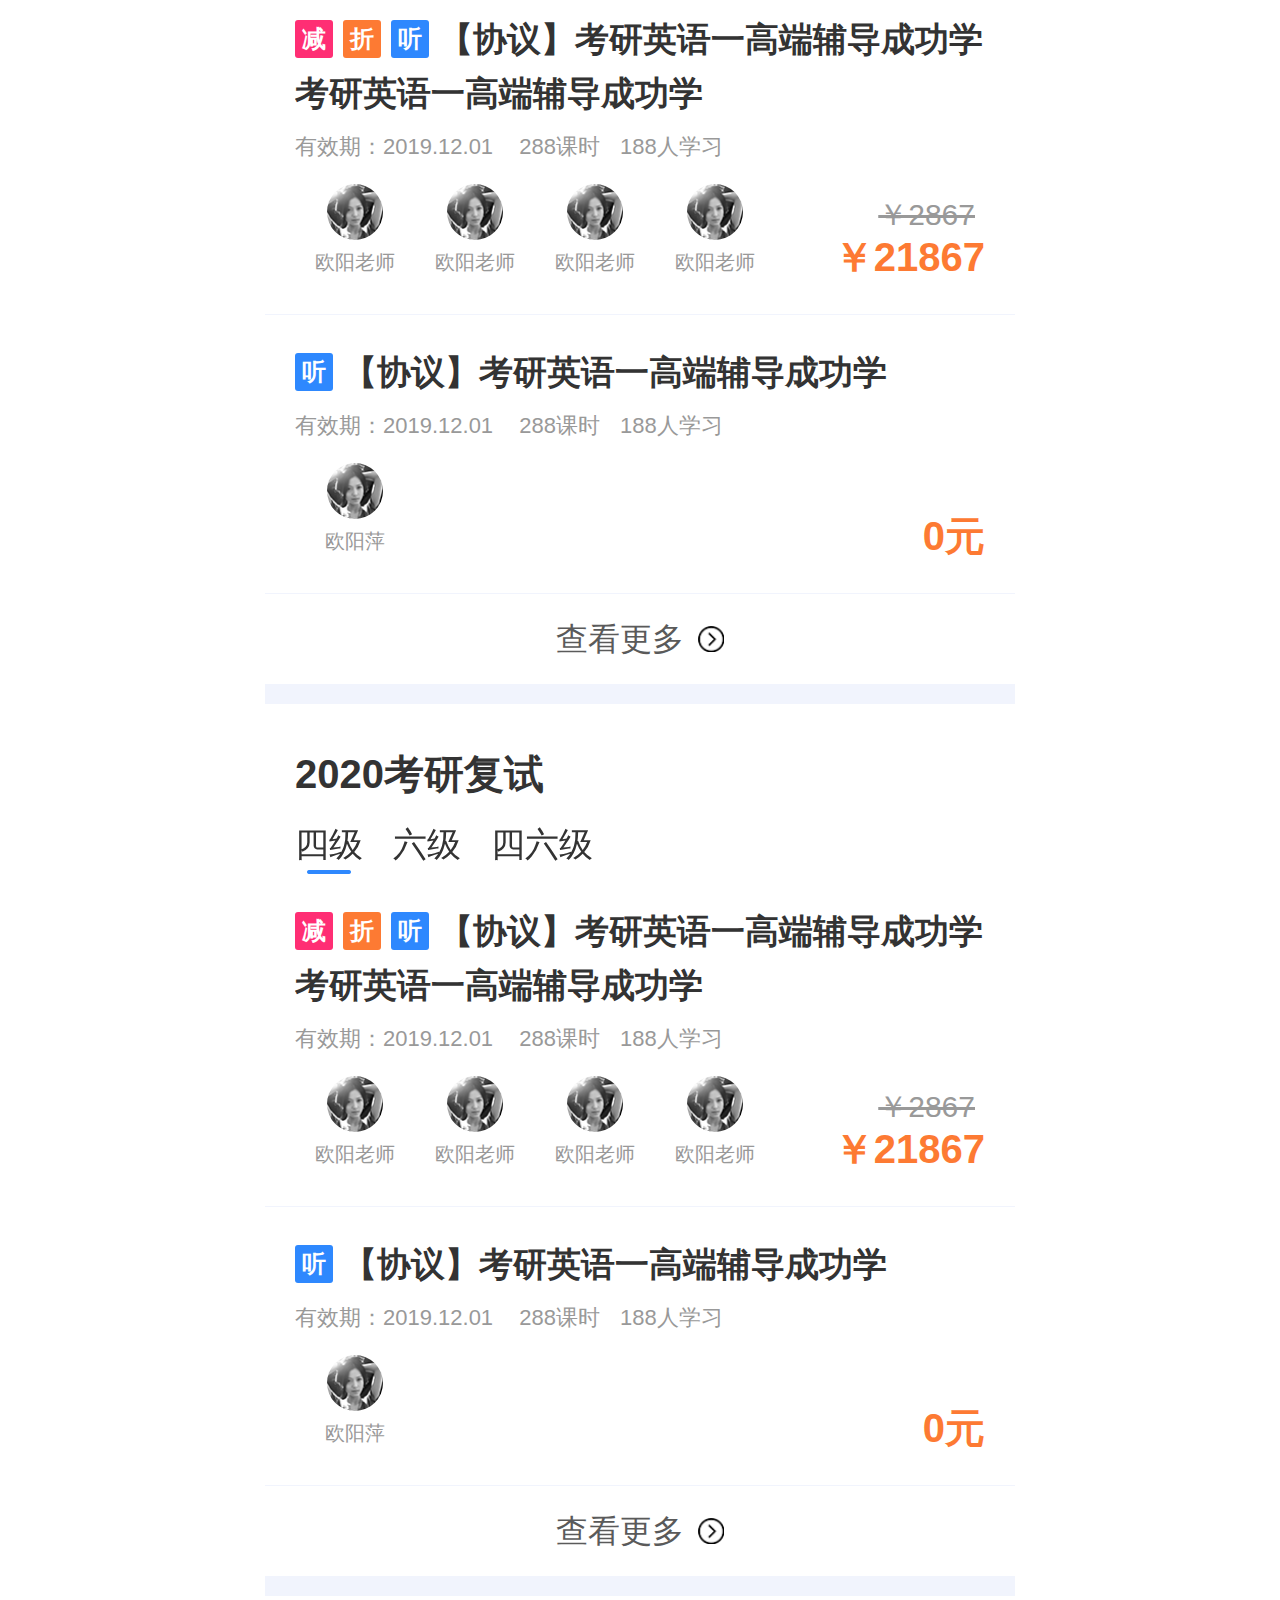
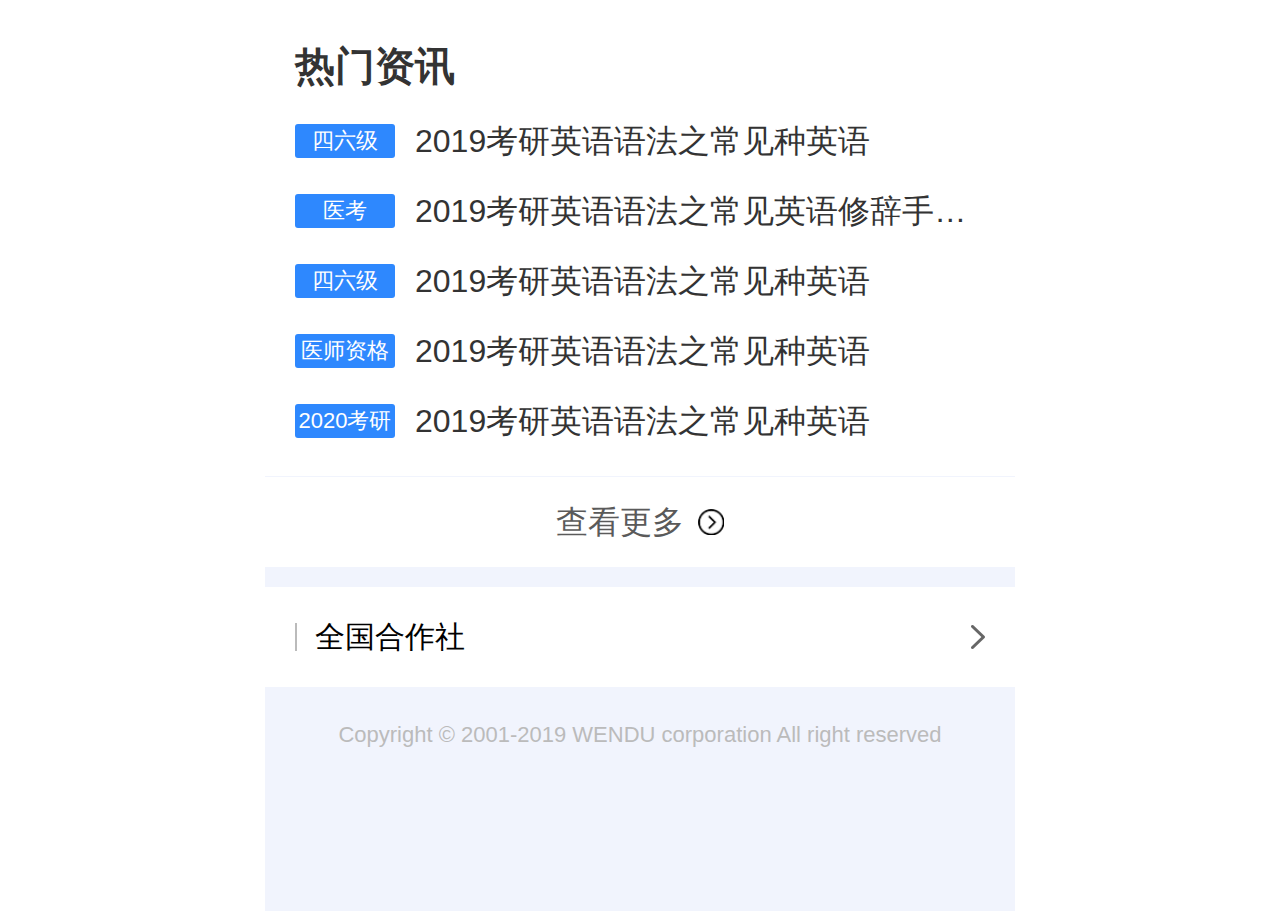
==== commit c8609989: "0414制作" ====
--- a/index.html
+++ b/index.html
@@ -316,13 +316,227 @@
     </div> -->
     <!-- live-classroom end -->
 
+    <div class="public-course-mod ">
+      <div class="public-title">
+        <h2>2020考研复试</h2>
+      </div>
+      <div class="course-tabNav">
+        <div class="swiper-wrapper">
+          <div class="swiper-slide current">
+            <span>复试公开课</span>
+          </div>
+          <div class="swiper-slide">
+            <span>复试专业课</span>
+          </div>
+        </div>
+        
+      </div>
+      <div class="course-tabContent">
+        
+          <div class="course-tabItem" style="display:block;">
+            <div>
+              <div class="course-item-main">
+                <div class="course-item">
+                  <a href="">
+                    <h3 class="course-name">
+                      <p class="course-label">
+                        <span class="reduction-label">减</span>
+                        <span class="discount-label">折</span>
+                        <span class="audition-label">听</span>
+                      </p>
+                      <p class="course-title">【协议】考研英语一高端辅导成功学考研英语一高端辅导成功学</p>
+                    </h3>
+                    <div class="course-contain-info">
+                      <p>
+                        <span>有效期：2019.12.01</span>
+                        <span>288课时</span>
+                      </p>
+                      <p>
+                        <span>188人学习</span>
+                      </p>
+                    </div>
+                    <div class="course-extra-info">
+                      <div class="course-lecturer">
+                        <p class="teacher-item">
+                          <img src="images/_temp/teacher.png" alt="">
+                          <span>欧阳老师</span>
+                        </p>
+                        <p class="teacher-item">
+                          <img src="images/_temp/teacher.png" alt="">
+                          <span>欧阳老师</span>
+                        </p>
+                        <p class="teacher-item">
+                          <img src="images/_temp/teacher.png" alt="">
+                          <span>欧阳老师</span>
+                        </p>
+                        <p class="teacher-item">
+                          <img src="images/_temp/teacher.png" alt="">
+                          <span>欧阳老师</span>
+                        </p>
+                        <p class="teacher-item">
+                          <img src="images/_temp/teacher.png" alt="">
+                          <span>欧阳老师</span>
+                        </p>
+                      </div>
+                      <div class="course-price">
+                        <del class="cour-original-price">￥2867</del>
+                        <p class="discount-price">￥21867</p>
+                      </div>
+                    </div>
+                  </a>
+                </div>
+              </div>
+              <div class="course-item-main">
+                <div class="course-item">
+                  <a href="">
+                    <h3 class="course-name">
+                      <p class="course-label">
+                        <span class="audition-label">听</span>
+                      </p>
+                      <p class="course-title">【协议】考研英语一高端辅导成功学</p>
+                    </h3>
+                    <div class="course-contain-info">
+                      <p>
+                        <span>有效期：2019.12.01</span>
+                        <span>288课时</span>
+                      </p>
+                      <p>
+                        <span>188人学习</span>
+                      </p>
+                    </div>
+                    <div class="course-extra-info">
+                      <div class="course-lecturer">
+                        <p class="teacher-item">
+                          <img src="images/_temp/teacher.png" alt="">
+                          <span>欧阳萍</span>
+                        </p>
+      
+                      </div>
+                      <div class="course-price">
+                        <!-- <del class="cour-original-price">￥2867</del> -->
+                        <p class="discount-price">0元</p>
+                      </div>
+                    </div>
+                  </a>
+                </div>
+              </div>
+            </div>
+            <a href="" class="public-more"><span>查看更多</span></a>
+          </div>
+          <div class="course-tabItem">
+            <div>
+              <div class="course-item-main">
+                <div class="course-item">
+                  <a href="">
+                    <h3 class="course-name">
+                      <p class="course-label">
+                        <span class="reduction-label">减</span>
+                        <span class="discount-label">折</span>
+                        <span class="audition-label">听</span>
+                      </p>
+                      <p class="course-title">222考研英语一高端辅导成功学考研英语一高端辅导成功学</p>
+                    </h3>
+                    <div class="course-contain-info">
+                      <p>
+                        <span>有效期：2019.12.01</span>
+                        <span>288课时</span>
+                      </p>
+                      <p>
+                        <span>188人学习</span>
+                      </p>
+                    </div>
+                    <div class="course-extra-info">
+                      <div class="course-lecturer">
+                        <p class="teacher-item">
+                          <img src="images/_temp/teacher.png" alt="">
+                          <span>欧阳老师</span>
+                        </p>
+                        <p class="teacher-item">
+                          <img src="images/_temp/teacher.png" alt="">
+                          <span>欧阳老师</span>
+                        </p>
+                        <p class="teacher-item">
+                          <img src="images/_temp/teacher.png" alt="">
+                          <span>欧阳老师</span>
+                        </p>
+                        <p class="teacher-item">
+                          <img src="images/_temp/teacher.png" alt="">
+                          <span>欧阳老师</span>
+                        </p>
+                        <p class="teacher-item">
+                          <img src="images/_temp/teacher.png" alt="">
+                          <span>欧阳老师</span>
+                        </p>
+                      </div>
+                      <div class="course-price">
+                        <del class="cour-original-price">￥2867</del>
+                        <p class="discount-price">￥21867</p>
+                      </div>
+                    </div>
+                  </a>
+                </div>
+              </div>
+              <div class="course-item-main">
+                <div class="course-item">
+                  <a href="">
+                    <h3 class="course-name">
+                      <p class="course-label">
+                        <span class="audition-label">听</span>
+                      </p>
+                      <p class="course-title">【协议】考研英语一高端辅导成功学</p>
+                    </h3>
+                    <div class="course-contain-info">
+                      <p>
+                        <span>有效期：2019.12.01</span>
+                        <span>288课时</span>
+                      </p>
+                      <p>
+                        <span>188人学习</span>
+                      </p>
+                    </div>
+                    <div class="course-extra-info">
+                      <div class="course-lecturer">
+                        <p class="teacher-item">
+                          <img src="images/_temp/teacher.png" alt="">
+                          <span>欧阳萍</span>
+                        </p>
+      
+                      </div>
+                      <div class="course-price">
+                        <!-- <del class="cour-original-price">￥2867</del> -->
+                        <p class="discount-price">0元</p>
+                      </div>
+                    </div>
+                  </a>
+                </div>
+              </div>
+            </div>
+            <a href="" class="public-more"><span>查看更多</span></a>
+          </div>
+          
+        
+      </div>
+      
+    </div>
     <div class="public-course-mod">
       <div class="public-title">
         <h2>2020考研复试</h2>
       </div>
-      <div class="course-swiper">
+      <div class="course-tabNav">
         <div class="swiper-wrapper">
-          <div class="swiper-slide">
+          <div class="swiper-slide current">
+            <span>四级</span>
+          </div>
+          <div class="swiper-slide">
+            <span>六级</span>
+          </div>
+          <div class="swiper-slide">
+            <span>四六级</span>
+          </div>
+        </div>
+      </div>
+      <div class="course-tabContent">
+          <div class="course-tabItem" style="display:block;">
             <div>
               <div class="course-item-main">
                 <div class="course-item">
@@ -412,7 +626,7 @@
             </div>
             <a href="" class="public-more"><span>查看更多</span></a>
           </div>
-          <div class="swiper-slide">
+          <div class="course-tabItem">
             <div>
               <div class="course-item-main">
                 <div class="course-item">
@@ -423,7 +637,7 @@
                         <span class="discount-label">折</span>
                         <span class="audition-label">听</span>
                       </p>
-                      <p class="course-title">【协议】考研英语一高端辅导成功学考研英语一高端辅导成功学</p>
+                      <p class="course-title">22考研英语一高端辅导成功学考研英语一高端辅导成功学</p>
                     </h3>
                     <div class="course-contain-info">
                       <p>
@@ -502,7 +716,7 @@
             </div>
             <a href="" class="public-more"><span>查看更多</span></a>
           </div>
-          <div class="swiper-slide">
+          <div class="course-tabItem">
             <div>
               <div class="course-item-main">
                 <div class="course-item">
@@ -513,7 +727,7 @@
                         <span class="discount-label">折</span>
                         <span class="audition-label">听</span>
                       </p>
-                      <p class="course-title">【协议】考研英语一高端辅导成功学考研英语一高端辅导成功学</p>
+                      <p class="course-title">333考研英语一高端辅导成功学考研英语一高端辅导成功学</p>
                     </h3>
                     <div class="course-contain-info">
                       <p>
@@ -592,11 +806,9 @@
             </div>
             <a href="" class="public-more"><span>查看更多</span></a>
           </div>
-        </div>
       </div>
       
     </div>
-
     <!-- hot-info start -->
     <div class="hot-info">
       <div class="public-title">
@@ -640,7 +852,9 @@
       <a href="" class="public-more"><span>查看更多</span></a>
     </div>
     <!-- hot-info end -->
-
+    <div class="national-cooperative">
+      <a href="">全国合作社</a>
+    </div>
     <footer class="footer footer-pad">
       Copyright © 2001-2019 WENDU corporation All right reserved
     </footer>
--- a/css/base.css
+++ b/css/base.css
@@ -422,7 +422,8 @@
 
 .top-search .search-form {
   display: block;
-  width: 100%;
+  position: relative;
+  padding-right: .8rem;
   height: 100%;
 }
 
@@ -438,6 +439,44 @@
   border-radius: .06rem;
   box-sizing: border-box;
   overflow: hidden;
+}
+
+.top-search .search-btn {
+  position: absolute;
+  right: 0;
+  top: 0;
+  width: .8rem;
+  height: 100%;
+  background: url(../images/search-icon.png) right center no-repeat;
+  background-size: .58rem .58rem;
+}
+
+.list-headSearch {
+  position: absolute;
+  right: .3rem;
+  top: 0;
+  height: 100%;
+  display: box;
+  display: -webkit-box;
+  display: -moz-box;
+  display: -ms-flexbox;
+  display: -webkit-flex;
+  display: flex;
+  -webkit-flex-direction: column;
+  -moz-flex-direction: column;
+  -ms-flex-direction: column;
+  -o-flex-direction: column;
+  flex-direction: column;
+  -webkit-justify-content: center;
+  -moz-justify-content: center;
+  -ms-justify-content: center;
+  -o-justify-content: center;
+  justify-content: center;
+}
+
+.list-headSearch img {
+  width: .58rem;
+  height: .58rem;
 }
 
 .go-back {
@@ -449,6 +488,14 @@
   margin-top: -.38rem;
   background: url(../images/go-back.png) 0.3rem center no-repeat;
   background-size: .2rem .4rem;
+}
+
+.fixed-filter {
+  position: fixed;
+  left: 0;
+  top: 1.1rem;
+  width: 100%;
+  z-index: 2;
 }
 
 .search-hotcourse {
@@ -558,6 +605,63 @@
   text-align: center;
 }
 
+.bind-popup {
+  position: fixed;
+  left: 0;
+  top: 0;
+  width: 100%;
+  height: 100%;
+  background: rgba(0, 0, 0, 0.6);
+  z-index: 9;
+}
+
+.bind-popup .bind-content {
+  position: absolute;
+  left: 10%;
+  top: 50%;
+  margin: -3.3rem 0 0 0;
+  width: 80%;
+  height: 6.6rem;
+  background: #fff;
+  border-radius: .2rem;
+}
+
+.bind-popup .bind-content .phone-icon {
+  width: 2.6rem;
+  max-width: 200px;
+  padding: .4rem 0 .3rem;
+  margin: 0 auto;
+}
+
+.bind-popup .bind-content p {
+  font-size: .34rem;
+  color: #444;
+  line-height: .54rem;
+  text-align: center;
+}
+
+.bind-popup .bind-content .bind-phoneNum {
+  display: block;
+  width: 80%;
+  height: .76rem;
+  background: linear-gradient(to right, #6db4fc, #4688f7);
+  line-height: .76rem;
+  text-align: center;
+  border-radius: .38rem;
+  color: #fff;
+  font-size: .3rem;
+  margin: .4rem auto 0;
+}
+
+.bind-popup .bind-content .popup-close {
+  position: absolute;
+  right: 0;
+  top: 0;
+  width: .9rem;
+  height: .9rem;
+  border-radius: 0 .2rem 0 0;
+}
+
 .public-headline {
   position: relative;
   width: 100%;
@@ -618,7 +722,7 @@
   top: 0;
   width: 100%;
   height: 100%;
-  padding-top: 1.9rem;
+  padding-top: 1rem;
   box-sizing: border-box;
   overflow-y: auto;
 }
@@ -627,6 +731,23 @@
   width: 100%;
   max-width: 750px;
   margin: 0 auto;
+}
+
+.top-subjectSort {
+  background: #fff;
+  padding: .2rem .3rem .2rem 0;
+  font-size: .28rem;
+  color: #666;
+  line-height: .6rem;
+}
+
+.top-subjectSort span {
+  margin-left: .3rem;
+  white-space: nowrap;
+}
+
+.top-subjectSort span.current {
+  color: #4688f6;
 }
 
 .price-default {
--- a/css/index.css
+++ b/css/index.css
@@ -351,3 +351,55 @@
   white-space: nowrap;
   overflow: hidden;
 }
+
+.course-swiper {
+  width: 100%;
+  overflow: hidden;
+}
+
+.course-tabNav {
+  width: 100%;
+  height: .6rem;
+  line-height: .6rem;
+  box-sizing: border-box;
+  padding-left: .3rem;
+  overflow: hidden;
+}
+
+.course-tabNav .swiper-slide {
+  float: left;
+  width: auto;
+}
+
+.course-tabNav .swiper-slide.current span {
+  background: url(../images/scrollBg.png) bottom center no-repeat;
+  background-size: .44rem .04rem;
+}
+
+.course-tabNav .swiper-slide span {
+  display: block;
+  font-size: .34rem;
+  color: #333;
+  margin-right: .3rem;
+}
+
+.course-tabItem {
+  display: none;
+}
+
+.national-cooperative {
+  height: 1rem;
+  background: url(../images/title-more.png) center right 0.3rem no-repeat;
+  background-size: .14rem .24rem;
+  border-top: 0.2rem solid #f1f4fd;
+  line-height: 1rem;
+  color: #666;
+  font-size: .3rem;
+}
+
+.national-cooperative a {
+  display: block;
+  padding: 0 .3rem 0 .5rem;
+  background: url(../images/line.png) left 0.3rem center no-repeat;
+  background-size: 2px .28rem;
+}
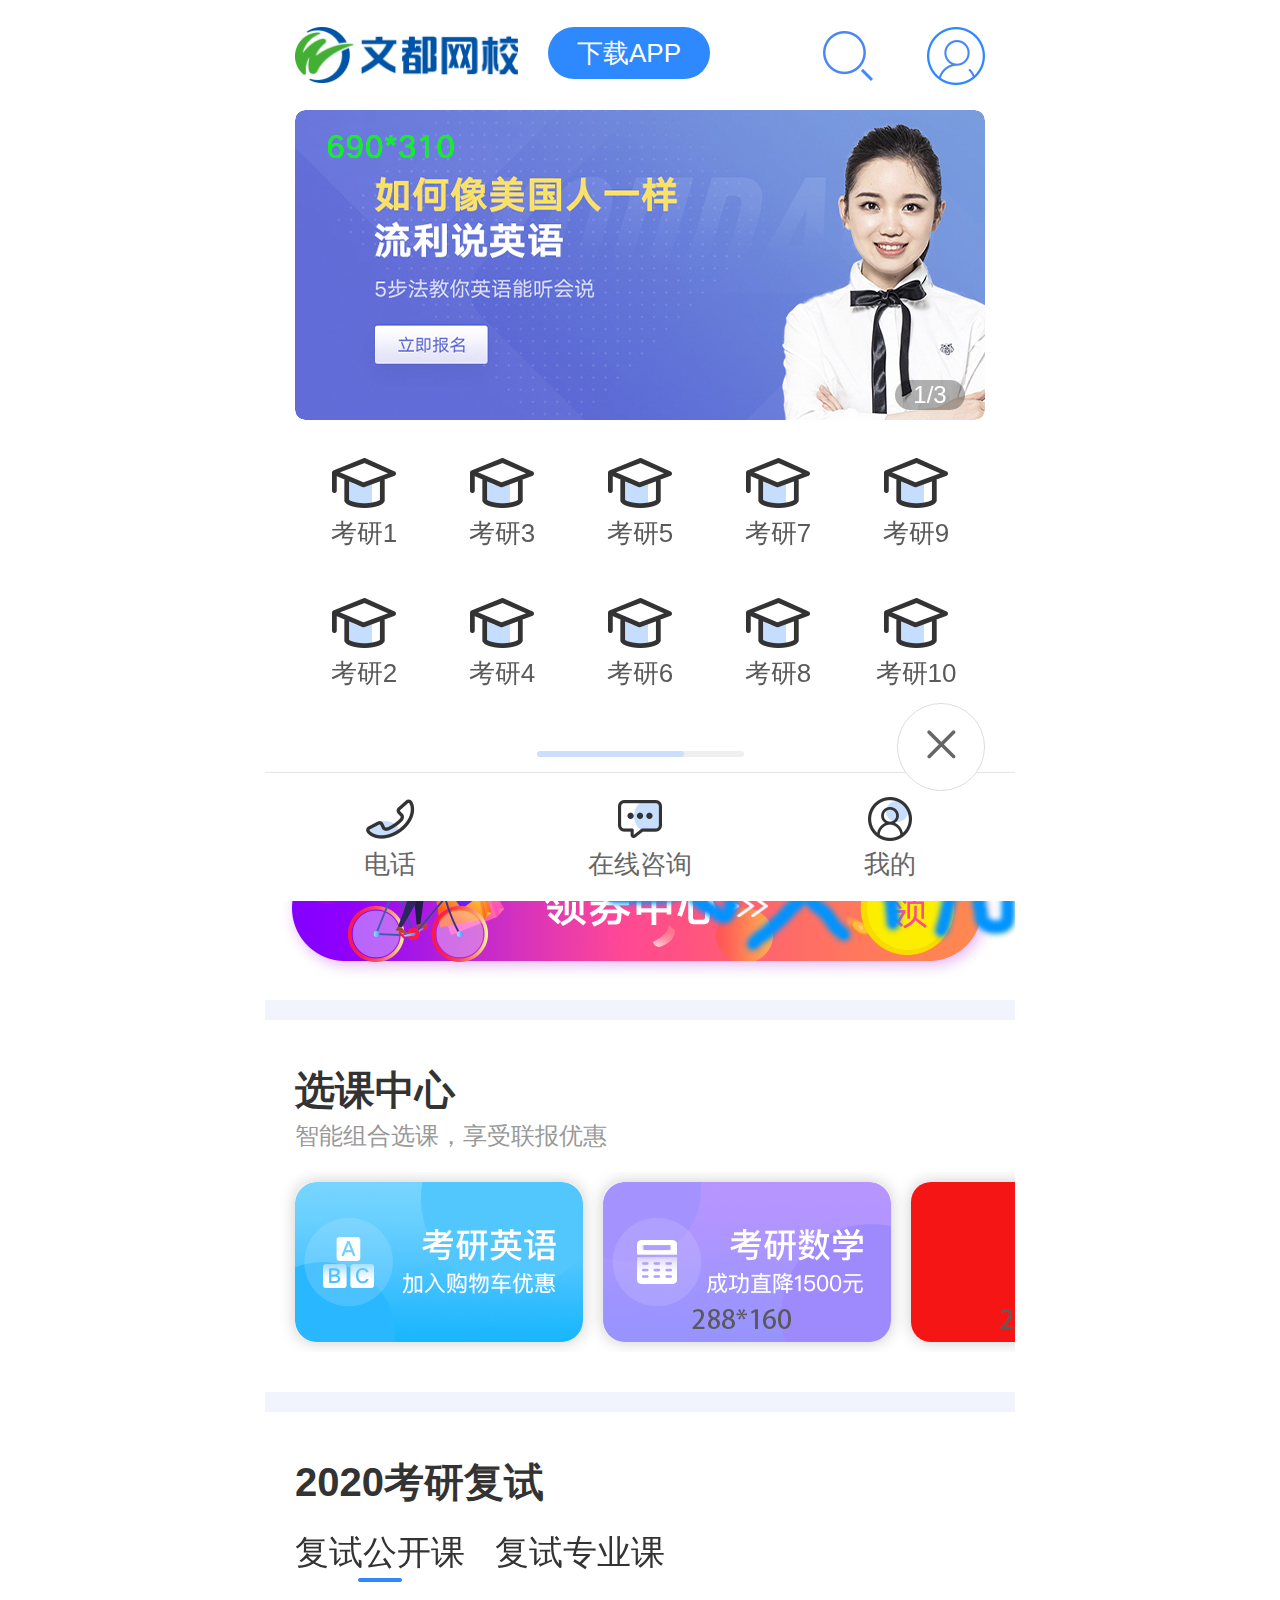
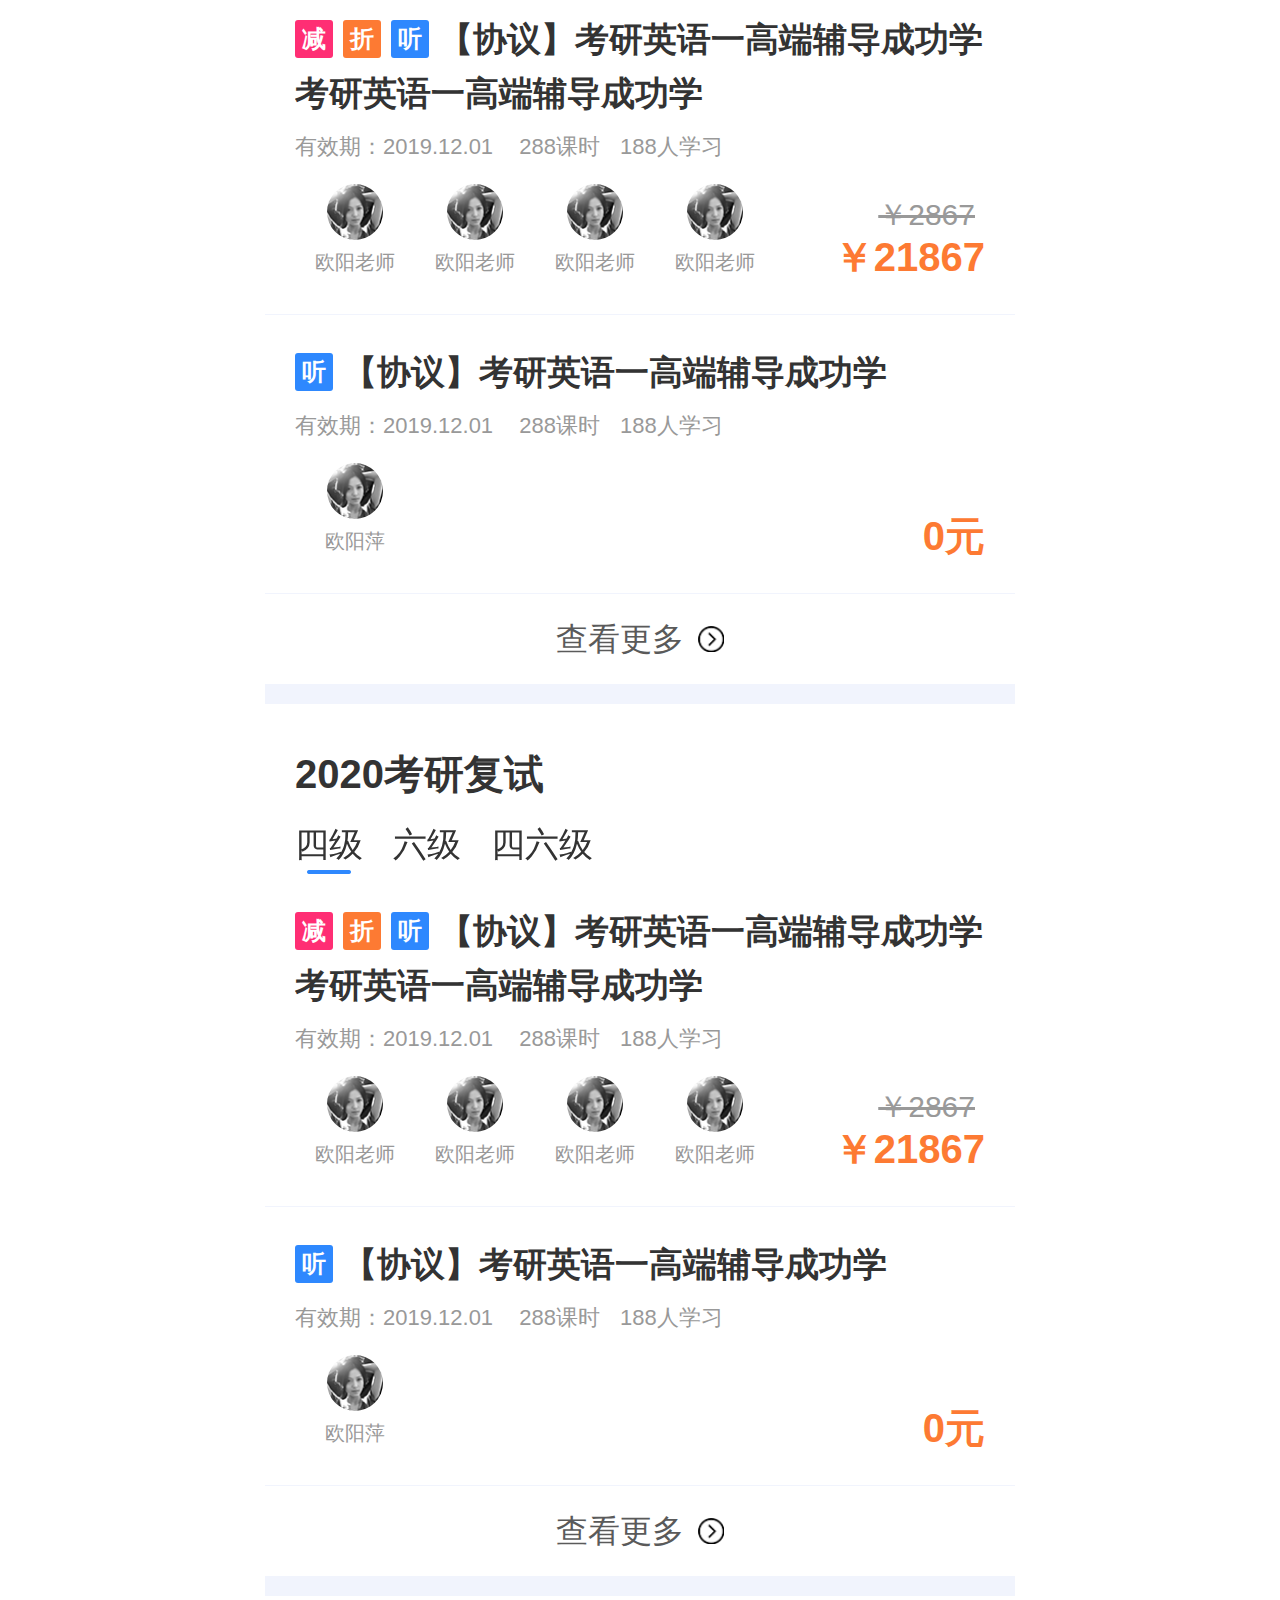
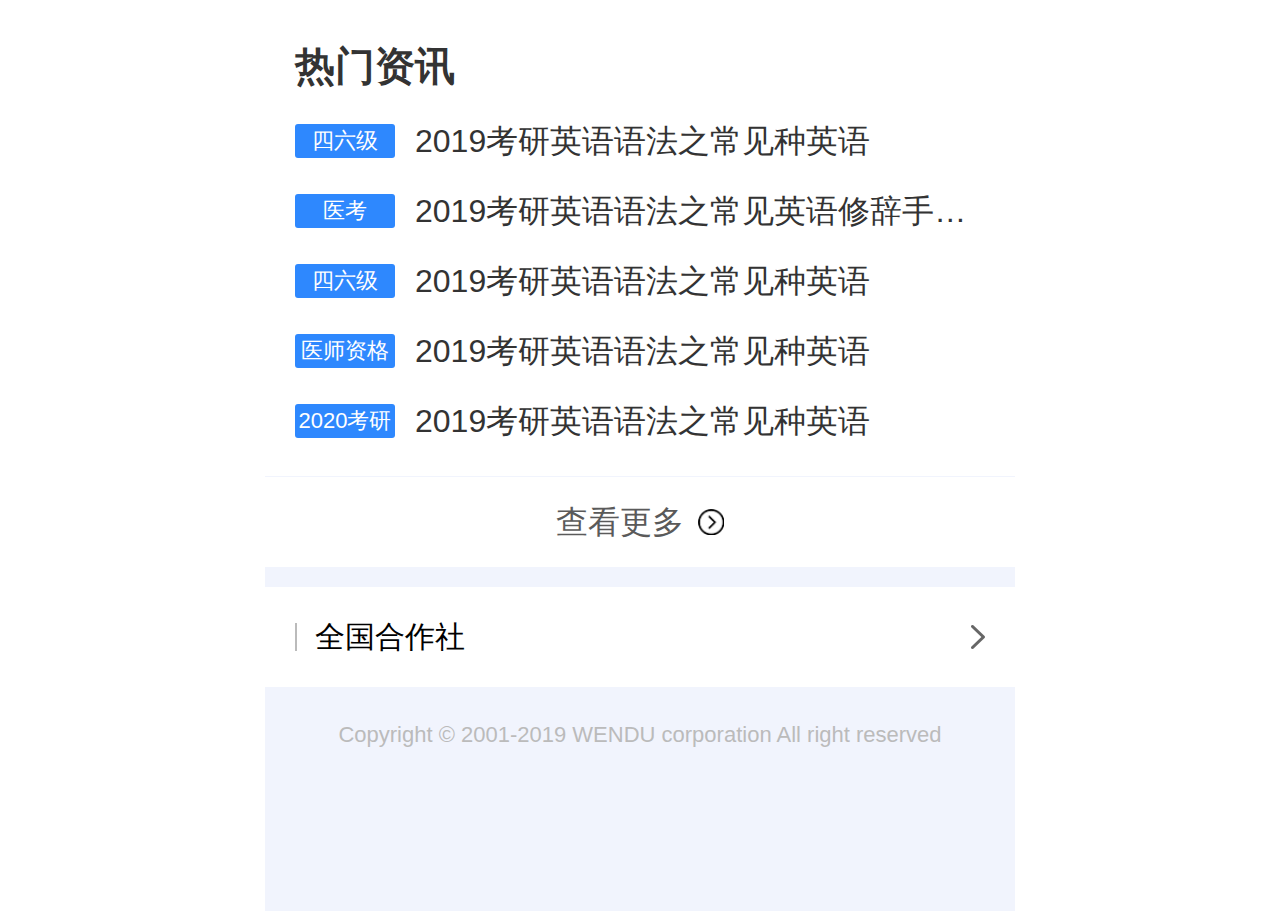
==== commit 94c69424: "修改" ====
--- a/index.html
+++ b/index.html
@@ -41,7 +41,6 @@
           <div class="swiper-slide"><a href=""><img src="images/_temp/banner.jpg" alt=""></a></div>
           <div class="swiper-slide"><a href=""><img src="images/_temp/banner.jpg" alt=""></a></div>
           <div class="swiper-slide"><a href=""><img src="images/_temp/banner.jpg" alt=""></a></div>
-
         </div>
         <div class="custom-pagination"></div>
       </div>
@@ -51,7 +50,7 @@
     <div class="subject-entry">
       <div class="subject-swiper">
         <div class="swiper-wrapper">
-          <div class="swiper-slide">
+          <!-- <div class="swiper-slide">
             <a class="subject-items" href="">
               <img src="images/ky-icon.png" alt="">
               <span>考研</span>
@@ -126,8 +125,9 @@
               <img src="images/yp-icon.png" alt="">
               <span>语言培训</span>
             </a>
-          </div>
-        </div>
+          </div> -->
+        </div> 
+        
         <div class="swiper-scrollbar"></div>
       </div>
     </div>
@@ -162,159 +162,8 @@
       </div>
     </div>
     <!-- course-select end -->
-    <!-- hot-event start -->
-    <!-- <div>
-      <div class="public-title">
-        <h2>热门活动</h2>
-      </div>
-      <div class="hot-event">
-        <div class="hotevent-swiper">
-          <div class="swiper-wrapper">
-            <div class="swiper-slide"><a href=""><img src="images/_temp/banner2.jpg" alt=""></a></div>
-            <div class="swiper-slide"><a href=""><img src="images/_temp/banner2.jpg" alt=""></a></div>
-            <div class="swiper-slide"><a href=""><img src="images/_temp/banner2.jpg" alt=""></a></div>
-          </div>
-          <div class="custom-pagination"></div>
-        </div>
-      </div>
-    </div> -->
-    <!-- hot-event end -->
-    <!-- live-classroom start -->
-    <!-- <div class="live-module">
-      <div class="public-title">
-        <h2>直播课堂</h2>
-        <a href="" class="title-more">更多</a>
-      </div>
-      <div class="live-classroom">
-        <div class="live-swiper">
-          <div class="swiper-wrapper">
-            <div class="swiper-slide">
-              <div class="live-course-item">
-                <div class="course-item">
-                  <a href="">
-                    <h3 class="course-name">
-                      <p class="course-label">
-                        <span class="reduction-label">减</span>
-                        <span class="discount-label">折</span>
-                        <span class="audition-label">听</span>
-                      </p>
-                      <p class="course-title">【协议】考研英语一高端辅导成功学</p>
-                    </h3>
-                    <div class="course-contain-info">
-                      <p>
-                        <span>直播时间：2019.12.01 18:30~19:30</span>
-                        <span>288课时</span>
-                      </p>
-
-                    </div>
-                    <div class="course-extra-info">
-                      <div class="course-lecturer">
-
-                        <p class="teacher-item">
-                          <img src="images/_temp/teacher.png" alt="">
-                          <span>欧阳萍萍</span>
-                        </p>
-                        <p class="teacher-item">
-                          <img src="images/_temp/teacher.png" alt="">
-                          <span>欧阳萍萍</span>
-                        </p>
-                        <p class="teacher-item">
-                          <img src="images/_temp/teacher.png" alt="">
-                          <span>欧阳</span>
-                        </p>
-
-                        <p class="teacher-item">
-                          <img src="images/_temp/teacher.png" alt="">
-                          <span>欧阳萍萍</span>
-                        </p>
-                      </div>
-                      <div class="course-price">
-                        <del class="cour-original-price">￥2867</del>
-                        <p class="discount-price">￥21867</p>
-                      </div>
-                    </div>
-                  </a>
-                </div>
-              </div>
-            </div>
-            <div class="swiper-slide">
-              <div class="live-course-item">
-                <div class="course-item">
-                  <a href="">
-                    <h3 class="course-name">
-                      <p class="course-label">
-                        <span class="reduction-label">减</span>
-
-                      </p>
-                      <p class="course-title">【协议】考研英语</p>
-                    </h3>
-                    <div class="course-contain-info">
-                      <p>
-                        <span>直播时间：2019.12.01 18:30~19:30</span>
-                        <span>288课时</span>
-                      </p>
-
-                    </div>
-                    <div class="course-extra-info">
-                      <div class="course-lecturer">
-                        <p class="teacher-item">
-                          <img src="images/_temp/teacher.png" alt="">
-                          <span>欧阳萍萍</span>
-                        </p>
-                      </div>
-                      <div class="course-price">
-                        <del class="cour-original-price">￥2867</del>
-                        <p class="discount-price">￥21867</p>
-                      </div>
-                    </div>
-                  </a>
-                </div>
-              </div>
-            </div>
-            <div class="swiper-slide">
-              <div class="live-course-item">
-                <div class="course-item">
-                  <a href="">
-                    <h3 class="course-name">
-                      <p class="course-label">
-                        <span class="reduction-label">减</span>
-                        <span class="discount-label">折</span>
-                      </p>
-                      <p class="course-title">【协议】考研英语一高端辅导成功学考研英语一高端辅导成功学考研英语一高端辅导成功学考研英语一高端辅导成功学</p>
-                    </h3>
-                    <div class="course-contain-info">
-                      <p>
-                        <span>直播时间：2019.12.01 18:30~19:30</span>
-                        <span>288课时</span>
-                      </p>
-
-                    </div>
-                    <div class="course-extra-info">
-                      <div class="course-lecturer">
-
-                        <p class="teacher-item">
-                          <img src="images/_temp/teacher.png" alt="">
-                          <span>欧阳</span>
-                        </p>
-                        <p class="teacher-item">
-                          <img src="images/_temp/teacher.png" alt="">
-                          <span>欧阳</span>
-                        </p>
-                      </div>
-                      <div class="course-price">
-                        <del class="cour-original-price">￥2867</del>
-                        <p class="discount-price">￥21867</p>
-                      </div>
-                    </div>
-                  </a>
-                </div>
-              </div>
-            </div>
-          </div>
-        </div>
-      </div>
-    </div> -->
-    <!-- live-classroom end -->
+
+    
 
     <div class="public-course-mod ">
       <div class="public-title">
@@ -328,6 +177,7 @@
           <div class="swiper-slide">
             <span>复试专业课</span>
           </div>
+         
         </div>
         
       </div>
@@ -895,12 +745,30 @@
   <script src="js/jquery.min.js"></script>
   <script src="js/swiper.min.js"></script>
   <script src="js/base.js"></script>
-  <script>
-
-
-
-
-  </script>
+
+  <script type="text/javascript">
+
+    var html ='';
+    var l=13;//数据长度
+
+      for (var i=1;i<l+1;i++) {
+
+            if(i%2){
+                 html+=' <div class="swiper-slide">';
+                  html+='<a class="subject-items" href=""><img src="images/ky-icon.png" alt=""><span>考研'+i+'</span></a>';
+                  if(i==l){               
+                  html+=' </div>';
+                  }
+            }else{
+                 html+='<a class="subject-items" href=""><img src="images/ky-icon.png" alt=""><span>考研'+i+'</span></a>';
+                 html+=' </div>';
+            }
+            
+        }
+$('.subject-swiper .swiper-wrapper').append(html)
+</script>
+
+
 </body>
 
 </html>